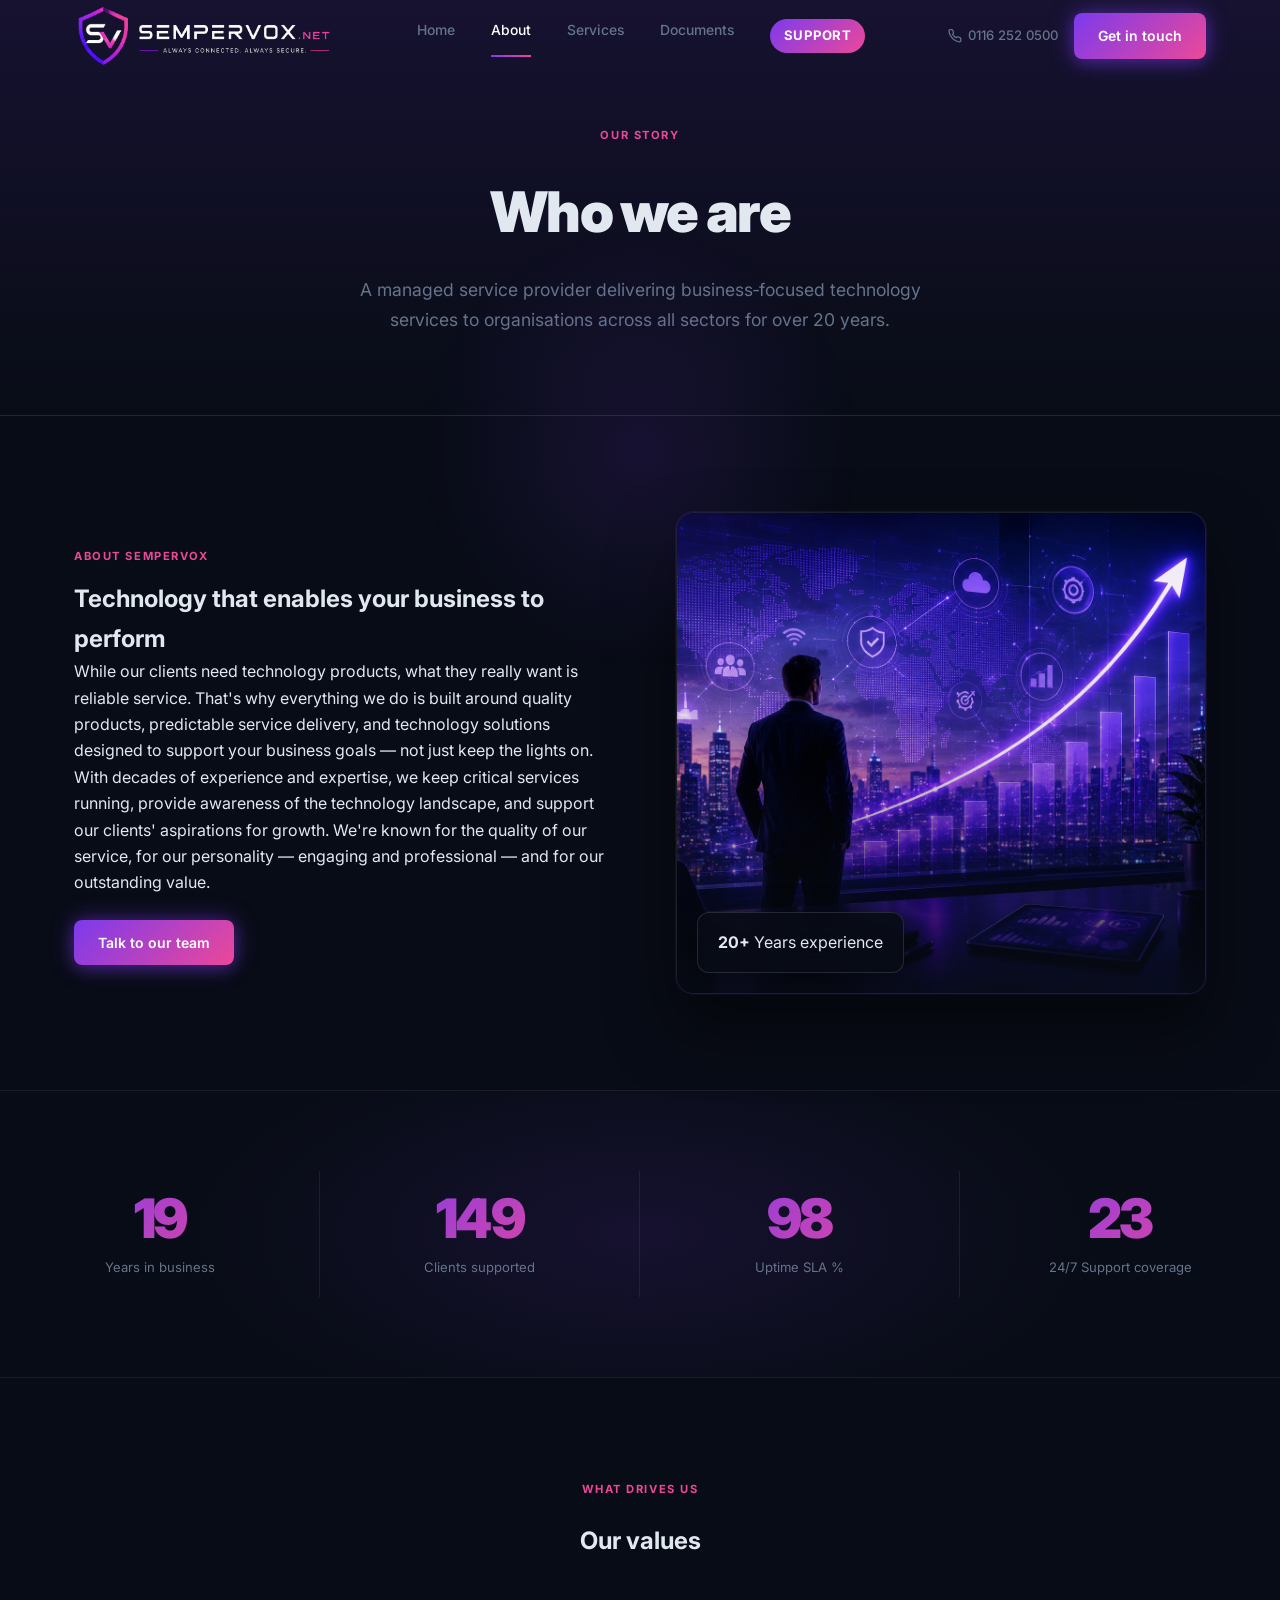
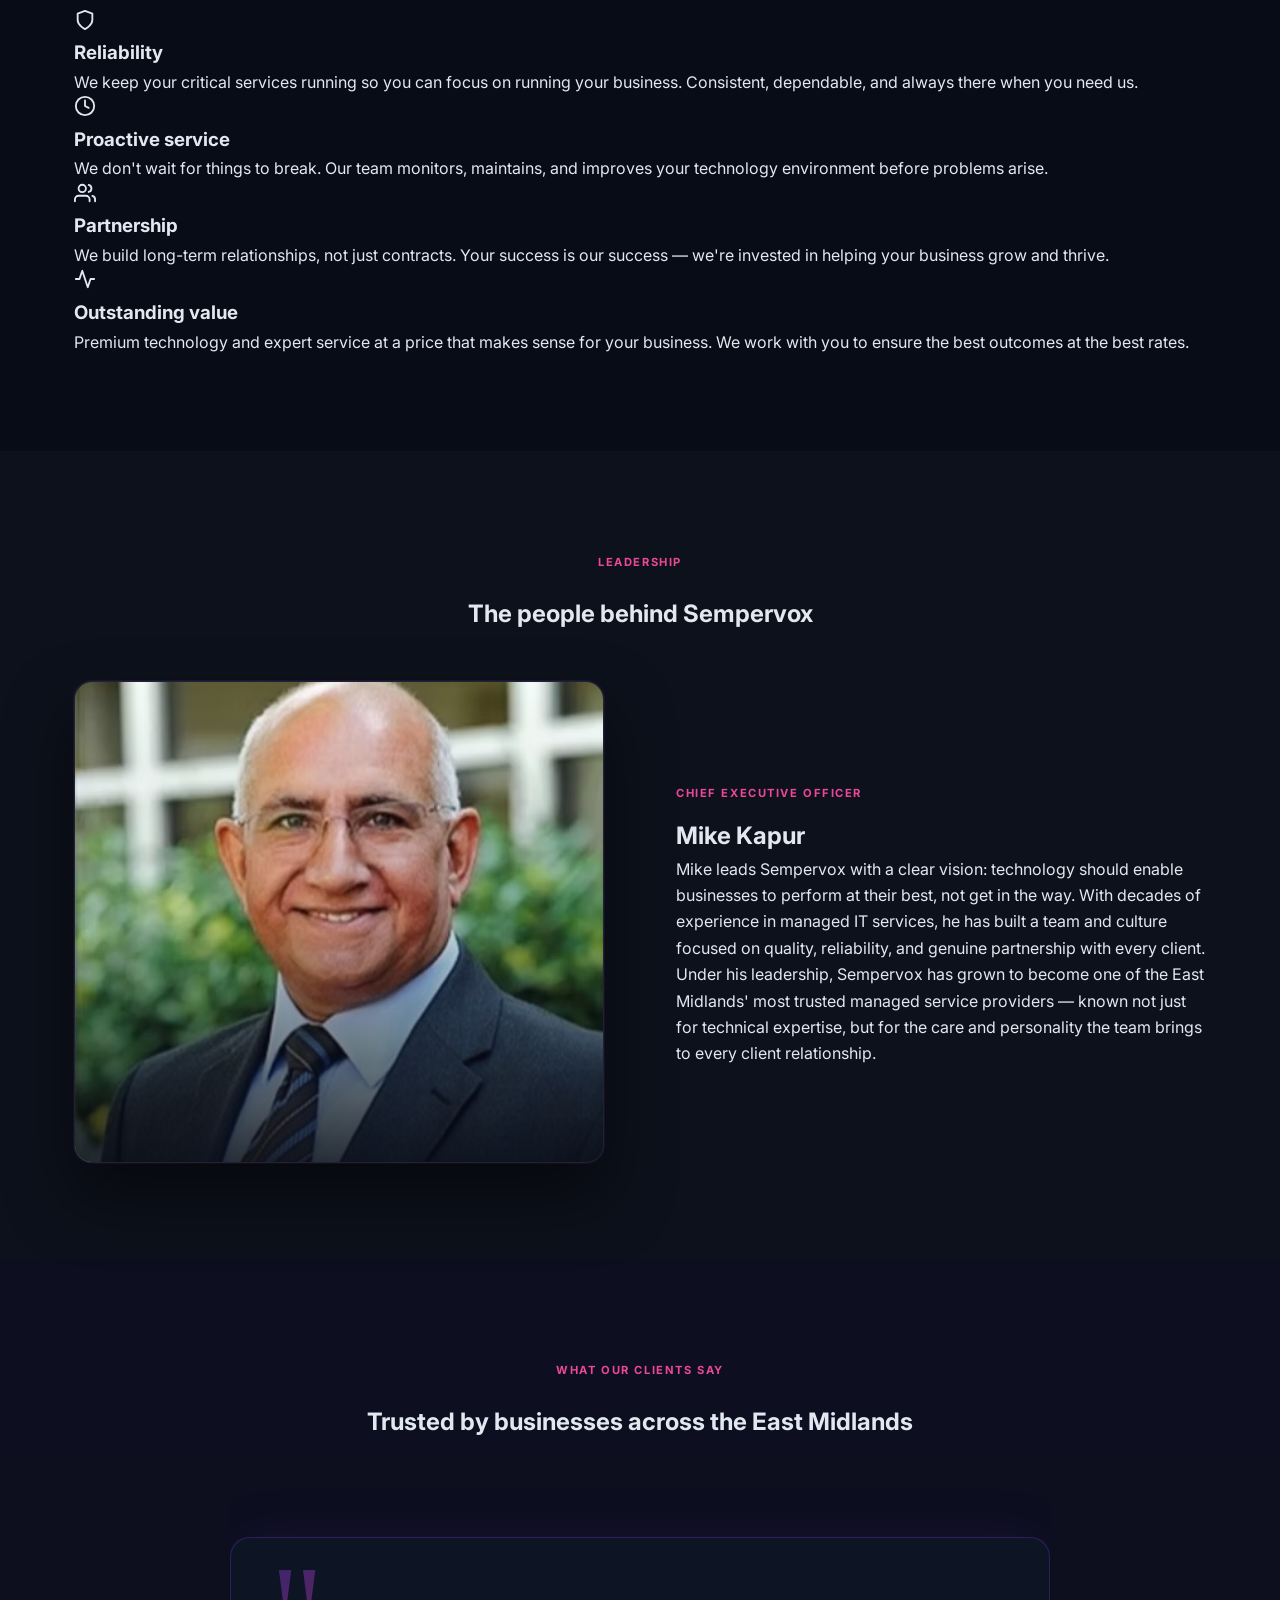
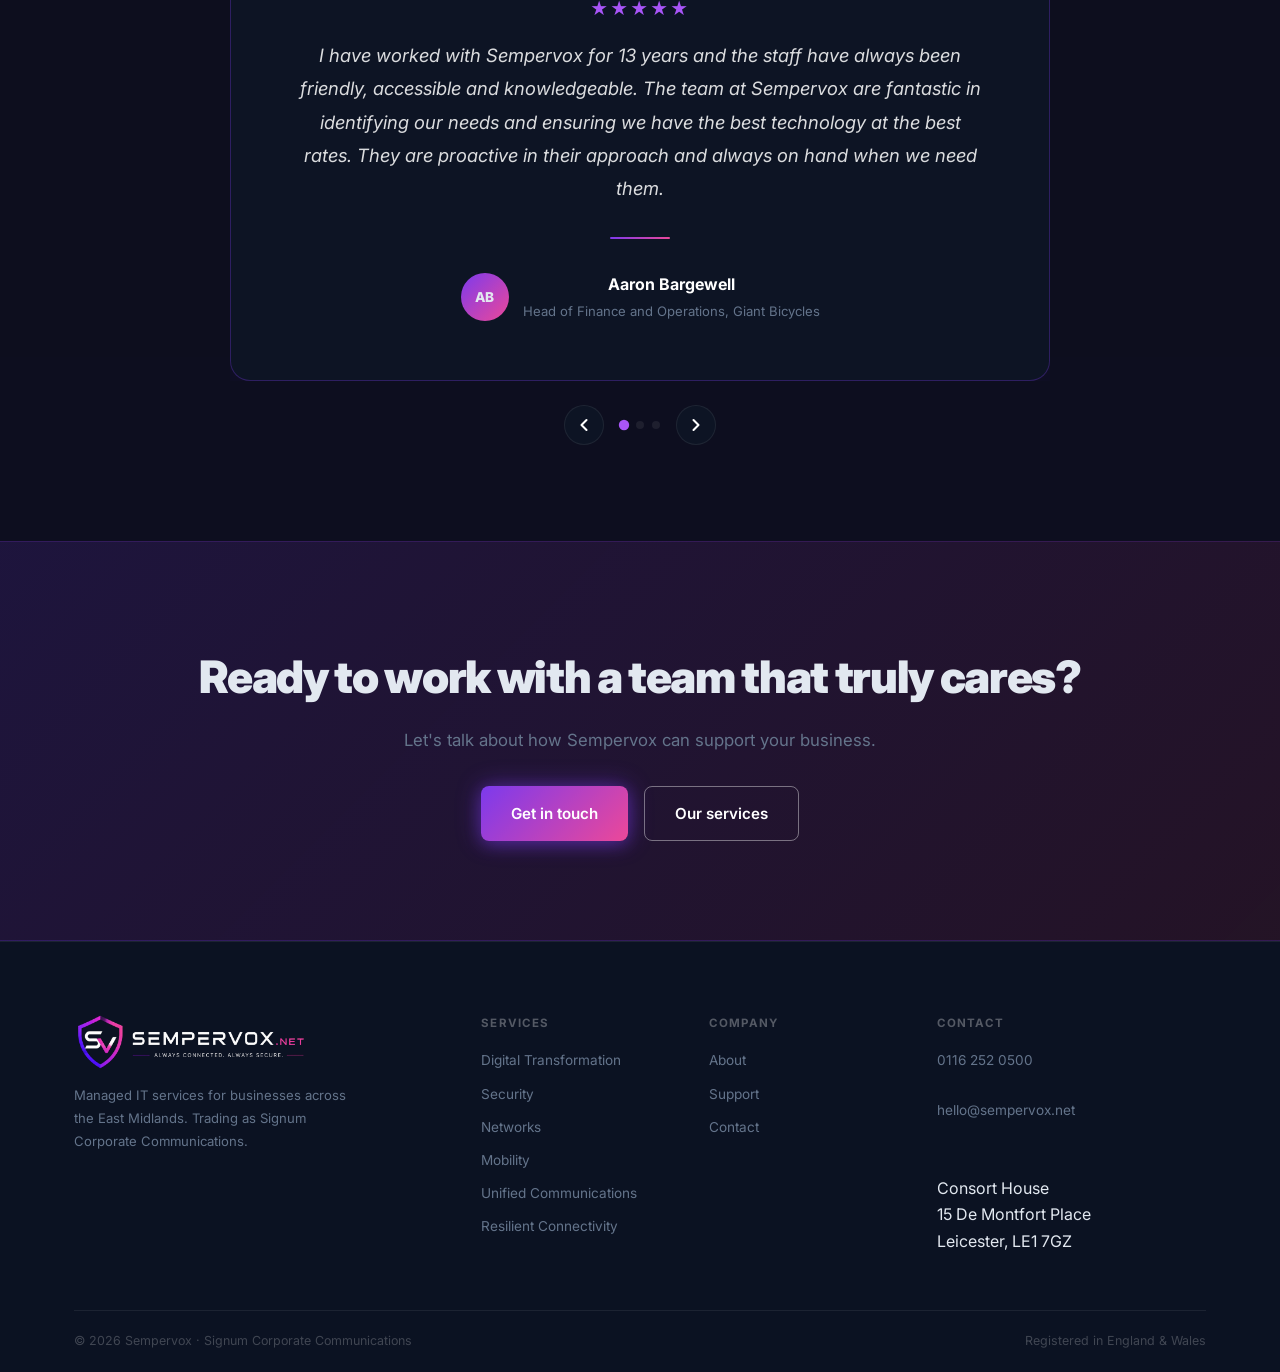
==== about.html @ 9879ea09 "Add pages, partner logos, typewriter effect, transparent nav, and service images - Added about, serv" ====
<!DOCTYPE html>
<html lang="en">
<head>
<meta charset="UTF-8"/>
<meta name="viewport" content="width=device-width,initial-scale=1.0"/>
<title>About Us — Sempervox · Managed IT Leicester</title>
<meta name="description" content="Learn about Sempervox — over 20 years delivering managed IT services to businesses across the East Midlands. Quality, reliability, and outstanding value."/>
<link rel="icon" href="assets/favicon.png"/>
<link rel="preconnect" href="https://fonts.googleapis.com"/>
<link rel="preconnect" href="https://fonts.gstatic.com" crossorigin/>
<link href="https://fonts.googleapis.com/css2?family=Inter:wght@400;500;600;700;800;900&display=swap" rel="stylesheet"/>
<link rel="stylesheet" href="style.css?v=4"/>
</head>
<body>
<a class="skip-link" href="#main">Skip to main content</a>

<!-- Cursor glow -->
<div class="cursor-glow" id="cursorGlow" aria-hidden="true"></div>

<!-- NAV -->
<header class="site-header">
  <div class="container nav">
    <a href="index.html" class="nav-logo">
      <img src="assets/logo.png" alt="Sempervox" class="nav-logo-img"/>
    </a>
    <nav class="nav-links" aria-label="Primary">
      <a href="index.html">Home</a>
      <a href="about.html" aria-current="page">About</a>
      <a href="services.html">Services</a>
      <a href="documents.html">Documents</a>
      <a href="https://sempsupport.powerappsportals.com/SignIn?ReturnUrl=%2F" target="_blank" rel="noopener" class="nav-support">Support</a>
    </nav>
    <div class="nav-right">
      <a class="nav-phone" href="tel:01162520500">
        <svg width="14" height="14" viewBox="0 0 24 24" fill="none" stroke="currentColor" stroke-width="2.2" stroke-linecap="round" stroke-linejoin="round"><path d="M22 16.92v3a2 2 0 0 1-2.18 2 19.79 19.79 0 0 1-8.63-3.07A19.5 19.5 0 0 1 4.69 12 19.79 19.79 0 0 1 1.61 3.4 2 2 0 0 1 3.61 1.22h3a2 2 0 0 1 2 1.72 12.84 12.84 0 0 0 .7 2.81 2 2 0 0 1-.45 2.11L7.91 8.91a16 16 0 0 0 6 6l.86-.86a2 2 0 0 1 2.11-.45 12.84 12.84 0 0 0 2.81.7A2 2 0 0 1 21.5 16.18v-.26z"/></svg>
        0116 252 0500
      </a>
      <a class="btn btn--glow" href="contact.html">Get in touch</a>
    </div>
    <button class="nav-burger" aria-label="Open navigation" aria-expanded="false" aria-controls="mobile-nav">
      <span></span><span></span><span></span>
    </button>
  </div>
  <div class="mobile-nav" id="mobile-nav" aria-hidden="true">
    <nav aria-label="Mobile navigation">
      <a href="index.html">Home</a>
      <a href="about.html" aria-current="page">About</a>
      <a href="services.html">Services</a>
      <a href="documents.html">Documents</a>
      <a href="https://sempsupport.powerappsportals.com/SignIn?ReturnUrl=%2F" target="_blank" rel="noopener" class="nav-support">Support</a>
    </nav>
    <div class="mobile-nav-actions">
      <a class="btn btn--outline-white" href="tel:01162520500">0116 252 0500</a>
      <a class="btn" href="contact.html">Get in touch</a>
    </div>
  </div>
</header>

<main id="main">

  <!-- PAGE HERO -->
  <section class="page-hero">
    <div class="container">
      <span class="label fade-up">Our Story</span>
      <h1 class="fade-up" style="--delay:.1s">Who we are</h1>
      <p class="page-hero-sub fade-up" style="--delay:.2s">A managed service provider delivering business‑focused technology services to organisations across all sectors for over 20 years.</p>
    </div>
  </section>

  <!-- WHO WE ARE -->
  <section class="section">
    <div class="container intro-split">
      <div class="intro-text fade-up">
        <span class="label">About Sempervox</span>
        <h2>Technology that enables your business to perform</h2>
        <p>While our clients need technology products, what they really want is reliable service. That's why everything we do is built around quality products, predictable service delivery, and technology solutions designed to support your business goals — not just keep the lights on.</p>
        <p>With decades of experience and expertise, we keep critical services running, provide awareness of the technology landscape, and support our clients' aspirations for growth. We're known for the quality of our service, for our personality — engaging and professional — and for our outstanding value.</p>
        <a href="contact.html" class="btn btn--glow" style="margin-top:1.5rem">Talk to our team</a>
      </div>
      <div class="intro-img-wrap fade-up" style="--delay:.2s">
        <img src="assets/about.png"
             alt="Sempervox team working together" class="intro-img" loading="lazy"/>
        <div class="intro-img-badge">
          <strong>20+</strong>
          <span>Years experience</span>
        </div>
      </div>
    </div>
  </section>

  <!-- STATS -->
  <div class="stats-band">
    <div class="stats-v2">
      <div class="stat-v2">
        <div class="stat-v2-num" data-count="20">0</div>
        <div class="stat-v2-label">Years in business</div>
      </div>
      <div class="stat-v2">
        <div class="stat-v2-num" data-count="150">0</div>
        <div class="stat-v2-label">Clients supported</div>
      </div>
      <div class="stat-v2">
        <div class="stat-v2-num" data-count="99">0</div>
        <div class="stat-v2-label">Uptime SLA %</div>
      </div>
      <div class="stat-v2">
        <div class="stat-v2-num" data-count="24">0</div>
        <div class="stat-v2-label">24/7 Support coverage</div>
      </div>
    </div>
  </div>

  <!-- VALUES -->
  <section class="section">
    <div class="container">
      <div class="section-header fade-up">
        <span class="label">What drives us</span>
        <h2>Our values</h2>
      </div>
      <div class="services-grid" style="margin-top:3rem">
        <div class="service-card fade-up">
          <div class="service-icon">
            <svg width="22" height="22" viewBox="0 0 24 24" fill="none" stroke="currentColor" stroke-width="2" stroke-linecap="round" stroke-linejoin="round"><path d="M12 22s8-4 8-10V5l-8-3-8 3v7c0 6 8 10 8 10z"/></svg>
          </div>
          <h3>Reliability</h3>
          <p>We keep your critical services running so you can focus on running your business. Consistent, dependable, and always there when you need us.</p>
        </div>
        <div class="service-card fade-up" style="--delay:.1s">
          <div class="service-icon">
            <svg width="22" height="22" viewBox="0 0 24 24" fill="none" stroke="currentColor" stroke-width="2" stroke-linecap="round" stroke-linejoin="round"><circle cx="12" cy="12" r="10"/><polyline points="12 6 12 12 16 14"/></svg>
          </div>
          <h3>Proactive service</h3>
          <p>We don't wait for things to break. Our team monitors, maintains, and improves your technology environment before problems arise.</p>
        </div>
        <div class="service-card fade-up" style="--delay:.2s">
          <div class="service-icon">
            <svg width="22" height="22" viewBox="0 0 24 24" fill="none" stroke="currentColor" stroke-width="2" stroke-linecap="round" stroke-linejoin="round"><path d="M17 21v-2a4 4 0 0 0-4-4H5a4 4 0 0 0-4 4v2"/><circle cx="9" cy="7" r="4"/><path d="M23 21v-2a4 4 0 0 0-3-3.87"/><path d="M16 3.13a4 4 0 0 1 0 7.75"/></svg>
          </div>
          <h3>Partnership</h3>
          <p>We build long-term relationships, not just contracts. Your success is our success — we're invested in helping your business grow and thrive.</p>
        </div>
        <div class="service-card fade-up" style="--delay:.3s">
          <div class="service-icon">
            <svg width="22" height="22" viewBox="0 0 24 24" fill="none" stroke="currentColor" stroke-width="2" stroke-linecap="round" stroke-linejoin="round"><polyline points="22 12 18 12 15 21 9 3 6 12 2 12"/></svg>
          </div>
          <h3>Outstanding value</h3>
          <p>Premium technology and expert service at a price that makes sense for your business. We work with you to ensure the best outcomes at the best rates.</p>
        </div>
      </div>
    </div>
  </section>

  <!-- LEADERSHIP -->
  <section class="section" style="background: rgba(255,255,255,.02)">
    <div class="container">
      <div class="section-header fade-up">
        <span class="label">Leadership</span>
        <h2>The people behind Sempervox</h2>
      </div>
      <div class="intro-split" style="margin-top:3rem">
        <div class="intro-img-wrap fade-up">
          <img src="assets/mike.png"
               alt="Mike Kapur, CEO of Sempervox" class="intro-img" loading="lazy"/>
        </div>
        <div class="intro-text fade-up" style="--delay:.15s">
          <span class="label">Chief Executive Officer</span>
          <h2>Mike Kapur</h2>
          <p>Mike leads Sempervox with a clear vision: technology should enable businesses to perform at their best, not get in the way. With decades of experience in managed IT services, he has built a team and culture focused on quality, reliability, and genuine partnership with every client.</p>
          <p>Under his leadership, Sempervox has grown to become one of the East Midlands' most trusted managed service providers — known not just for technical expertise, but for the care and personality the team brings to every client relationship.</p>
        </div>
      </div>
    </div>
  </section>

  <!-- TESTIMONIAL CAROUSEL -->
  <section class="section about-testimonial-section">
    <div class="container">
      <div class="section-header fade-up">
        <span class="label">What our clients say</span>
        <h2>Trusted by businesses across the East Midlands</h2>
      </div>
      <div class="testimonial-carousel fade-up" style="--delay:.15s">
        <div class="testimonial-track" id="testimonialTrack">

          <div class="about-testimonial">
            <div class="about-testimonial-quote-mark">"</div>
            <div class="testimonial-stars" aria-label="5 stars">★★★★★</div>
            <blockquote>I have worked with Sempervox for 13 years and the staff have always been friendly, accessible and knowledgeable. The team at Sempervox are fantastic in identifying our needs and ensuring we have the best technology at the best rates. They are proactive in their approach and always on hand when we need them.</blockquote>
            <div class="about-testimonial-divider"></div>
            <div class="about-testimonial-author">
              <div class="about-testimonial-avatar">AB</div>
              <div>
                <strong>Aaron Bargewell</strong>
                <span>Head of Finance and Operations, Giant Bicycles</span>
              </div>
            </div>
          </div>

          <div class="about-testimonial">
            <div class="about-testimonial-quote-mark">"</div>
            <div class="testimonial-stars" aria-label="5 stars">★★★★★</div>
            <blockquote>Sempervox have been an integral part of our IT infrastructure for years. Their proactive approach means issues are resolved before we even notice them. Genuinely one of the best decisions we've made as a business.</blockquote>
            <div class="about-testimonial-divider"></div>
            <div class="about-testimonial-author">
              <div class="about-testimonial-avatar">JM</div>
              <div>
                <strong>James Mitchell</strong>
                <span>Operations Director, East Midlands Manufacturing</span>
              </div>
            </div>
          </div>

          <div class="about-testimonial">
            <div class="about-testimonial-quote-mark">"</div>
            <div class="testimonial-stars" aria-label="5 stars">★★★★★</div>
            <blockquote>The team at Sempervox are professional, responsive, and genuinely care about our business. Switching to them was one of the best decisions we've made — our IT just works, and that's exactly what we need.</blockquote>
            <div class="about-testimonial-divider"></div>
            <div class="about-testimonial-author">
              <div class="about-testimonial-avatar">SL</div>
              <div>
                <strong>Sarah Lewis</strong>
                <span>Managing Director, Leicester Legal Group</span>
              </div>
            </div>
          </div>

        </div>

        <div class="carousel-controls">
          <button class="carousel-btn" id="carouselPrev" aria-label="Previous testimonial">
            <svg width="20" height="20" viewBox="0 0 24 24" fill="none" stroke="currentColor" stroke-width="2.5" stroke-linecap="round" stroke-linejoin="round"><polyline points="15 18 9 12 15 6"/></svg>
          </button>
          <div class="carousel-dots" id="carouselDots"></div>
          <button class="carousel-btn" id="carouselNext" aria-label="Next testimonial">
            <svg width="20" height="20" viewBox="0 0 24 24" fill="none" stroke="currentColor" stroke-width="2.5" stroke-linecap="round" stroke-linejoin="round"><polyline points="9 18 15 12 9 6"/></svg>
          </button>
        </div>
      </div>
    </div>
  </section>

  <!-- CTA -->
  <section class="cta-section">
    <div class="cta-bg" aria-hidden="true"></div>
    <div class="container cta-inner fade-up">
      <h2>Ready to work with a team that truly cares?</h2>
      <p>Let's talk about how Sempervox can support your business.</p>
      <div class="cta-actions">
        <a href="contact.html" class="btn btn--glow btn--lg">Get in touch</a>
        <a href="services.html" class="btn btn--outline-white btn--lg">Our services</a>
      </div>
    </div>
  </section>

</main>

<footer class="site-footer">
  <div class="container">
    <div class="footer-grid">
      <div>
        <div class="footer-logo">
          <img src="assets/logo.png" alt="Sempervox" class="footer-logo-img"/>
        </div>
        <p class="footer-tagline">Managed IT services for businesses across the East Midlands. Trading as Signum Corporate Communications.</p>
      </div>
      <div class="footer-col">
        <h4>Services</h4>
        <ul>
          <li><a href="services.html">Digital Transformation</a></li>
          <li><a href="services.html">Security</a></li>
          <li><a href="services.html">Networks</a></li>
          <li><a href="services.html">Mobility</a></li>
          <li><a href="services.html">Unified Communications</a></li>
          <li><a href="services.html">Resilient Connectivity</a></li>
        </ul>
      </div>
      <div class="footer-col">
        <h4>Company</h4>
        <ul>
          <li><a href="about.html">About</a></li>
          <li><a href="https://sempsupport.powerappsportals.com/SignIn?ReturnUrl=%2F" target="_blank" rel="noopener" class="nav-support">Support</a></li>
          <li><a href="contact.html">Contact</a></li>
        </ul>
      </div>
      <div class="footer-col">
        <h4>Contact</h4>
        <address>
          <a href="tel:01162520500">0116 252 0500</a><br>
          <a href="mailto:hello@sempervox.net">hello@sempervox.net</a><br><br>
          Consort House<br>15 De Montfort Place<br>Leicester, LE1 7GZ
        </address>
      </div>
    </div>
    <div class="footer-bottom">
      <span>© 2026 Sempervox · Signum Corporate Communications</span>
      <span>Registered in England &amp; Wales</span>
    </div>
  </div>
</footer>

<script src="main.js"></script>
<script>
(function() {
  var slides = document.querySelectorAll('.testimonial-track .about-testimonial');
  var dotsContainer = document.getElementById('carouselDots');
  var current = 0;

  slides.forEach(function(_, i) {
    var dot = document.createElement('button');
    dot.className = 'carousel-dot' + (i === 0 ? ' active' : '');
    dot.setAttribute('aria-label', 'Go to testimonial ' + (i + 1));
    dot.addEventListener('click', function() { goTo(i); });
    dotsContainer.appendChild(dot);
  });

  function goTo(n) {
    slides[current].classList.remove('active');
    dotsContainer.children[current].classList.remove('active');
    current = (n + slides.length) % slides.length;
    slides[current].classList.add('active');
    dotsContainer.children[current].classList.add('active');
  }

  slides[0].classList.add('active');
  document.getElementById('carouselPrev').addEventListener('click', function() { goTo(current - 1); });
  document.getElementById('carouselNext').addEventListener('click', function() { goTo(current + 1); });

  // Auto-advance every 6s
  setInterval(function() { goTo(current + 1); }, 6000);
})();
</script>
</body>
</html>
---- style.css ----
/* ── Variables ──────────────────────────────────────────── */
:root {
  --background:  #080C16;
  --surface:     #0D1424;
  --surface-alt: #0A1020;
  --navy:        #0B1222;
  --primary:     #7C3AED;
  --secondary:   #EC4899;
  --gradient:    linear-gradient(135deg, #7C3AED 0%, #EC4899 100%);
  --text:        #E2E8F0;
  --muted:       #64748B;
  --border:      rgba(255,255,255,.07);
  --radius:      14px;
  --header-h:    72px;
}

/* ── Reset ──────────────────────────────────────────────── */
*, *::before, *::after { box-sizing: border-box; margin: 0; padding: 0; }
html { scroll-behavior: smooth; -webkit-text-size-adjust: 100%; }
body {
  font-family: 'Inter', system-ui, -apple-system, sans-serif;
  background: var(--background);
  color: var(--text);
  font-size: 1rem;
  line-height: 1.65;
  -webkit-font-smoothing: antialiased;
  overflow-x: hidden;
}
img { display: block; max-width: 100%; height: auto; }
a { color: inherit; text-decoration: none; }
address { font-style: normal; }
ul { list-style: none; }

/* ── Skip link ──────────────────────────────────────────── */
.skip-link {
  position: absolute; top: -100%; left: 16px;
  background: var(--primary); color: #fff;
  padding: 8px 16px; border-radius: 0 0 8px 8px;
  font-size: .85rem; font-weight: 600; z-index: 9999;
}
.skip-link:focus { top: 0; }

/* ── Cursor glow ────────────────────────────────────────── */
.cursor-glow {
  position: fixed;
  width: 480px; height: 480px;
  border-radius: 50%;
  background: radial-gradient(circle, rgba(124,58,237,.13) 0%, transparent 65%);
  pointer-events: none;
  top: 0; left: 0;
  transform: translate(-50%, -50%);
  z-index: 9998;
  will-change: transform;
  transition: opacity .3s;
}

/* ── Container ──────────────────────────────────────────── */
.container {
  width: min(1180px, 100%);
  margin-inline: auto;
  padding-inline: 24px;
}

/* ── Sections ───────────────────────────────────────────── */
.section { padding: 96px 0; }
.section--alt { background: var(--surface-alt); }
.section--navy { background: var(--navy); }

/* ── Labels ─────────────────────────────────────────────── */
.label {
  display: inline-block;
  font-size: .7rem;
  font-weight: 700;
  letter-spacing: .14em;
  text-transform: uppercase;
  color: var(--secondary);
  margin-bottom: 14px;
}

/* ── Section headings ───────────────────────────────────── */
.section-title {
  font-size: clamp(1.6rem, 3vw, 2.2rem);
  font-weight: 800;
  color: #fff;
  line-height: 1.2;
  letter-spacing: -.025em;
  margin-bottom: 16px;
}
.section-lead {
  font-size: 1.05rem;
  color: var(--muted);
  max-width: 600px;
  margin-bottom: 56px;
  line-height: 1.7;
}

/* ── Scroll fade-in ─────────────────────────────────────── */
.fade-up {
  opacity: 0;
  transform: translateY(28px);
  transition: opacity .65s ease, transform .65s ease;
  transition-delay: var(--delay, 0s);
}
.fade-up.visible { opacity: 1; transform: translateY(0); }

/* ── Buttons ────────────────────────────────────────────── */
.btn {
  display: inline-flex;
  align-items: center;
  gap: 8px;
  padding: 11px 24px;
  background: var(--gradient);
  color: #fff;
  font-size: .875rem;
  font-weight: 600;
  border-radius: 8px;
  border: none;
  cursor: pointer;
  transition: opacity .18s, transform .18s, box-shadow .18s;
  white-space: nowrap;
}
.btn:hover { opacity: .88; transform: translateY(-2px); }
.btn--lg { padding: 14px 30px; font-size: .95rem; }
.btn--glow {
  box-shadow: 0 0 24px rgba(124,58,237,.45), 0 4px 16px rgba(124,58,237,.3);
}
.btn--glow:hover {
  box-shadow: 0 0 40px rgba(124,58,237,.7), 0 8px 24px rgba(124,58,237,.4);
  opacity: 1;
}
.btn--outline {
  background: transparent;
  border: 1.5px solid rgba(255,255,255,.2);
  color: var(--text);
}
.btn--outline:hover { border-color: rgba(255,255,255,.45); opacity: 1; }
.btn--outline-white {
  background: transparent;
  border: 1.5px solid rgba(255,255,255,.4);
  color: #fff;
}
.btn--outline-white:hover { background: rgba(255,255,255,.1); opacity: 1; }
.btn--white { background: #fff; color: #080C16; font-weight: 700; }
.btn--white:hover { opacity: .92; }

/* ======================================================
   NAVIGATION
   ====================================================== */
.site-header {
  position: fixed;
  top: 0;
  left: 0;
  right: 0;
  z-index: 100;
  background: transparent;
  border-bottom: none;
  backdrop-filter: none;
  -webkit-backdrop-filter: none;
  transition: background .3s, backdrop-filter .3s, border-color .3s;
}
.site-header.scrolled {
  background: rgba(8,12,22,.92);
  border-bottom: 1px solid var(--border);
  backdrop-filter: blur(20px);
  -webkit-backdrop-filter: blur(20px);
}
.nav {
  display: grid;
  grid-template-columns: auto 1fr auto;
  align-items: center;
  height: var(--header-h);
  gap: 24px;
}
.nav-logo {
  display: flex;
  align-items: center;
  width: 260px;
  flex-shrink: 0;
}
.nav-logo-img {
  width: 100%;
  height: auto;
  display: block;
}
.nav-logo-mark {
  display: flex;
  align-items: center;
  justify-content: center;
  width: 32px; height: 32px;
  background: var(--gradient);
  border-radius: 8px;
  flex-shrink: 0;
  box-shadow: 0 0 18px rgba(124,58,237,.55);
  animation: logoPulse 3s ease-in-out infinite;
}
@keyframes logoPulse {
  0%, 100% { box-shadow: 0 0 18px rgba(124,58,237,.55); }
  50%       { box-shadow: 0 0 32px rgba(124,58,237,.8), 0 0 8px rgba(236,72,153,.4); }
}
.nav-links { display: flex; justify-content: center; gap: 36px; }
.nav-links a {
  font-size: .87rem;
  font-weight: 500;
  color: var(--muted);
  transition: color .15s;
  position: relative;
}
.nav-links a::after {
  content: '';
  position: absolute;
  bottom: -4px; left: 0;
  width: 0; height: 1.5px;
  background: var(--gradient);
  transition: width .22s;
}
.nav-links a:hover, .nav-links a[aria-current="page"] { color: #fff; }
.nav-links a.nav-support {
  background: var(--gradient);
  color: #fff;
  padding: 6px 14px;
  border-radius: 20px;
  font-weight: 700;
  font-size: .82rem;
  letter-spacing: .02em;
  text-transform: uppercase;
  transition: opacity .2s, transform .2s;
}
.nav-links a.nav-support:hover { opacity: .85; transform: translateY(-1px); }
.nav-links a.nav-support::after { display: none; }
.nav-links a:hover::after, .nav-links a[aria-current="page"]::after { width: 100%; }
.nav-right { display: flex; align-items: center; gap: 16px; }
.nav-phone {
  display: flex;
  align-items: center;
  gap: 6px;
  font-size: .82rem;
  font-weight: 500;
  color: var(--muted);
  transition: color .15s;
}
.nav-phone:hover { color: #fff; }
.nav-burger {
  display: none;
  flex-direction: column;
  justify-content: center;
  align-items: center;
  gap: 5px;
  width: 40px; height: 40px;
  background: rgba(255,255,255,.06);
  border: 1px solid var(--border);
  border-radius: 8px;
  cursor: pointer;
}
.nav-burger span {
  display: block;
  width: 18px; height: 1.5px;
  background: var(--text);
  border-radius: 2px;
}
.mobile-nav {
  display: none;
  background: var(--surface);
  border-top: 1px solid var(--border);
  padding: 20px 0;
}
.mobile-nav.is-open { display: block; }
.mobile-nav nav { display: flex; flex-direction: column; padding: 0 24px; gap: 4px; }
.mobile-nav nav a {
  display: block;
  padding: 10px 0;
  font-size: .95rem;
  font-weight: 500;
  color: var(--muted);
  border-bottom: 1px solid var(--border);
  transition: color .15s;
}
.mobile-nav nav a:last-child { border-bottom: none; }
.mobile-nav nav a:hover, .mobile-nav nav a[aria-current="page"] { color: #fff; }
.mobile-nav-actions { display: flex; gap: 10px; padding: 16px 24px 4px; }
.mobile-nav-actions .btn { flex: 1; justify-content: center; }

/* ======================================================
   HERO
   ====================================================== */
.hero {
  position: relative;
  overflow: hidden;
  min-height: 100vh;
  display: flex;
  flex-direction: column;
  justify-content: center;
  text-align: center;
}

/* Parallax background image */
.hero-bg {
  position: absolute;
  inset: -20%;
  background-image: url('assets/herobackground.png');
  background-size: cover;
  background-position: center;
  will-change: transform;
}
.hero-bg::after {
  content: '';
  position: absolute;
  inset: 0;
  background: linear-gradient(
    to bottom,
    rgba(8,12,22,.55) 0%,
    rgba(8,12,22,.25) 40%,
    rgba(8,12,22,.85) 100%
  );
}

/* Particle canvas */
.hero-canvas {
  position: absolute;
  inset: 0;
  width: 100%;
  height: 100%;
  pointer-events: none;
  z-index: 2;
}

/* Orbs */
.hero-orb {
  position: absolute;
  border-radius: 50%;
  filter: blur(80px);
  pointer-events: none;
  z-index: 1;
}
.hero-orb--1 {
  width: 700px; height: 700px;
  background: rgba(124,58,237,.22);
  top: -200px; left: -150px;
  animation: orbFloat1 14s ease-in-out infinite;
}
.hero-orb--2 {
  width: 600px; height: 600px;
  background: rgba(236,72,153,.16);
  top: -100px; right: -180px;
  animation: orbFloat2 18s ease-in-out infinite;
}
@keyframes orbFloat1 {
  0%, 100% { transform: translate(0, 0); }
  33%       { transform: translate(50px, -70px); }
  66%       { transform: translate(-30px, 40px); }
}
@keyframes orbFloat2 {
  0%, 100% { transform: translate(0, 0); }
  33%       { transform: translate(-60px, 50px); }
  66%       { transform: translate(40px, -30px); }
}

/* Dot grid */
.hero-grid {
  position: absolute;
  inset: 0;
  background-image: radial-gradient(circle, rgba(255,255,255,.05) 1px, transparent 1px);
  background-size: 36px 36px;
  pointer-events: none;
  z-index: 2;
  mask-image: radial-gradient(ellipse 80% 80% at 50% 50%, #000 40%, transparent 100%);
  -webkit-mask-image: radial-gradient(ellipse 80% 80% at 50% 50%, #000 40%, transparent 100%);
}

/* Light beams */
.hero-beam {
  position: absolute;
  top: 0;
  width: 1px;
  height: 180px;
  background: linear-gradient(to bottom, transparent, rgba(124,58,237,.7), rgba(236,72,153,.4), transparent);
  filter: blur(1px);
  pointer-events: none;
  z-index: 3;
  opacity: 0;
}
.hero-beam:nth-child(6)  { left: 18%; animation: beamFall 5s linear 0s infinite; }
.hero-beam:nth-child(7)  { left: 38%; animation: beamFall 7s linear 1.8s infinite; }
.hero-beam:nth-child(8)  { left: 62%; animation: beamFall 6s linear 3.4s infinite; }
.hero-beam:nth-child(9)  { left: 82%; animation: beamFall 8s linear 0.9s infinite; }
@keyframes beamFall {
  0%   { top: -200px; opacity: 0; }
  8%   { opacity: 1; }
  92%  { opacity: .8; }
  100% { top: 110%; opacity: 0; }
}

/* Hero content */
.hero-inner {
  position: relative;
  z-index: 10;
  max-width: 760px;
  margin: 0 auto;
  padding-bottom: 96px;
}
.hero-inner--right {
  max-width: 100%;
  margin-left: auto;
  margin-right: 0;
  width: 52%;
  text-align: left;
  padding: 80px 0;
}
.hero-inner--right .hero-actions { justify-content: flex-start; }
@media (max-width: 860px) {
  .hero-inner--right { width: 100%; text-align: center; margin: 0 auto; padding: 60px 0; }
  .hero-inner--right .hero-actions { justify-content: center; }
}

/* Hero entrance animations (CSS keyframes — no JS needed) */
@keyframes heroFadeUp {
  from { opacity: 0; transform: translateY(24px); }
  to   { opacity: 1; transform: translateY(0); }
}
.hero-anim-1 { animation: heroFadeUp .65s ease .05s both; }
.hero-anim-2 { animation: heroFadeUp .65s ease .2s both; }
.hero-anim-3 { animation: heroFadeUp .65s ease .35s both; }
.hero-anim-4 { animation: heroFadeUp .65s ease .5s both; }
.hero-anim-5 { animation: heroFadeUp .65s ease .7s both; }

.hero h1 {
  font-size: clamp(2.6rem, 6.5vw, 4.8rem);
  font-weight: 900;
  line-height: 1.05;
  letter-spacing: -.045em;
  color: #fff;
  margin: 14px 0 24px;
}
.hero-accent {
  background: var(--gradient);
  -webkit-background-clip: text;
  -webkit-text-fill-color: transparent;
  background-clip: text;
}
.typing-cursor {
  display: inline-block;
  width: 3px;
  height: .85em;
  background: var(--gradient);
  border-radius: 2px;
  vertical-align: middle;
  margin-left: 4px;
  animation: blink .75s step-end infinite;
}
@keyframes blink {
  0%, 100% { opacity: 1; }
  50%       { opacity: 0; }
}
.hero-sub {
  font-size: 1.12rem;
  color: var(--muted);
  max-width: 540px;
  margin: 0 auto 40px;
  line-height: 1.72;
}
.hero-actions {
  display: flex;
  gap: 14px;
  justify-content: center;
  flex-wrap: wrap;
  margin-bottom: 64px;
}

/* Scroll indicator */
.hero-scroll { display: flex; justify-content: center; }
.hero-scroll span {
  display: block;
  width: 24px; height: 38px;
  border: 2px solid rgba(255,255,255,.2);
  border-radius: 12px;
  position: relative;
}
.hero-scroll span::before {
  content: '';
  position: absolute;
  top: 5px; left: 50%;
  transform: translateX(-50%);
  width: 4px; height: 8px;
  background: rgba(255,255,255,.45);
  border-radius: 2px;
  animation: scrollBob 2s ease-in-out infinite;
}
@keyframes scrollBob {
  0%, 100% { opacity: 1; transform: translateX(-50%) translateY(0); }
  50%       { opacity: .3; transform: translateX(-50%) translateY(8px); }
}

/* Trust strip */
.trust-strip {
  position: absolute;
  bottom: 0;
  left: 0;
  right: 0;
  z-index: 10;
  background: rgba(8,12,22,.6);
  border-top: 1px solid rgba(124,58,237,.2);
  backdrop-filter: blur(16px);
  padding: 24px 0;
}
.trust-strip-inner {
  display: flex;
  align-items: center;
  gap: 20px;
  flex-wrap: wrap;
}
.trust-strip-label {
  font-size: .68rem;
  font-weight: 700;
  letter-spacing: .12em;
  text-transform: uppercase;
  color: rgba(255,255,255,.35);
  white-space: nowrap;
  padding-right: 8px;
  border-right: 1px solid rgba(255,255,255,.1);
}
.trust-strip-logos {
  display: flex;
  align-items: center;
  justify-content: space-between;
  flex: 1;
  gap: 8px;
}
.trust-badge {
  display: flex;
  align-items: center;
  justify-content: center;
  flex: 1;
  transition: opacity .2s;
  opacity: .7;
}
.trust-badge:hover { opacity: 1; }
.trust-badge img {
  height: 40px;
  width: auto;
  max-width: 130px;
  object-fit: contain;
  filter: grayscale(1) brightness(2);
  transition: filter .2s;
}
.trust-badge:hover img { filter: grayscale(0) brightness(1); }
.trust-badge span { display: none; }
.trust-strip-label {
  font-size: .68rem;
  font-weight: 700;
  letter-spacing: .12em;
  text-transform: uppercase;
  color: rgba(255,255,255,.22);
  white-space: nowrap;
}
.trust-strip-logos { display: flex; align-items: center; gap: 16px; flex-wrap: wrap; }
.trust-strip-logos span { font-size: .8rem; font-weight: 500; color: rgba(255,255,255,.32); }
.trust-sep { color: rgba(255,255,255,.12) !important; }

/* ======================================================
   INTRO / PROBLEM — with image
   ====================================================== */
.intro-split {
  display: grid;
  grid-template-columns: 1fr 1fr;
  gap: 72px;
  align-items: center;
}
.intro-left .section-title { margin-bottom: 20px; }
.intro-body {
  font-size: 1rem;
  color: var(--muted);
  line-height: 1.78;
  margin-bottom: 24px;
}

/* 2×2 problem grid */
.problem-grid {
  display: grid;
  grid-template-columns: 1fr 1fr;
  gap: 12px;
  margin-bottom: 32px;
}
.problem-item {
  display: flex;
  gap: 12px;
  align-items: flex-start;
  background: rgba(255,255,255,.03);
  border: 1px solid var(--border);
  border-radius: 10px;
  padding: 14px;
  transition: background .2s, border-color .2s;
}
.problem-item:hover {
  background: rgba(124,58,237,.07);
  border-color: rgba(124,58,237,.25);
}
.problem-icon {
  width: 32px; height: 32px;
  background: rgba(236,72,153,.1);
  border: 1px solid rgba(236,72,153,.2);
  border-radius: 8px;
  display: flex;
  align-items: center;
  justify-content: center;
  flex-shrink: 0;
}
.problem-item strong {
  display: block;
  color: #fff;
  font-size: .82rem;
  font-weight: 600;
  margin-bottom: 3px;
}
.problem-item p {
  font-size: .77rem;
  color: var(--muted);
  line-height: 1.5;
  margin: 0;
}

/* Intro image */
.intro-img-wrap {
  position: relative;
  border-radius: 18px;
  overflow: hidden;
  border: 1px solid rgba(255,255,255,.08);
  box-shadow: 0 32px 64px rgba(0,0,0,.5), 0 0 0 1px rgba(124,58,237,.15);
}
.intro-img {
  width: 100%;
  height: 480px;
  object-fit: cover;
  display: block;
  transition: transform .7s ease;
}
.intro-img-wrap:hover .intro-img { transform: scale(1.04); }
.intro-img-wrap::before {
  content: '';
  position: absolute;
  inset: 0;
  background: linear-gradient(to top, rgba(8,12,22,.85) 0%, rgba(8,12,22,.1) 50%, transparent 100%);
  z-index: 1;
  pointer-events: none;
}

/* Floating badge — bottom left */
.intro-img-badge {
  position: absolute;
  bottom: 20px; left: 20px;
  z-index: 2;
  background: rgba(8,12,22,.9);
  backdrop-filter: blur(16px);
  border: 1px solid rgba(255,255,255,.12);
  border-radius: 12px;
  padding: 16px 20px;
  box-shadow: 0 8px 32px rgba(0,0,0,.4);
}
.badge-num {
  font-size: 2rem;
  font-weight: 900;
  letter-spacing: -.04em;
  background: var(--gradient);
  -webkit-background-clip: text;
  -webkit-text-fill-color: transparent;
  background-clip: text;
  line-height: 1;
}
.badge-label {
  font-size: .72rem;
  color: var(--muted);
  margin-top: 4px;
  font-weight: 500;
}

/* Floating pill — top right */
.intro-img-pill {
  position: absolute;
  top: 18px; right: 18px;
  z-index: 2;
  display: flex;
  align-items: center;
  gap: 8px;
  background: rgba(8,12,22,.9);
  backdrop-filter: blur(16px);
  border: 1px solid rgba(255,255,255,.12);
  border-radius: 100px;
  padding: 8px 16px;
  font-size: .75rem;
  font-weight: 500;
  color: #fff;
  box-shadow: 0 4px 16px rgba(0,0,0,.3);
}
.pill-dot {
  width: 8px; height: 8px;
  border-radius: 50%;
  background: #22c55e;
  box-shadow: 0 0 8px rgba(34,197,94,.7);
  animation: pillPulse 2s ease infinite;
  flex-shrink: 0;
}
@keyframes pillPulse {
  0%, 100% { box-shadow: 0 0 6px rgba(34,197,94,.7); }
  50%       { box-shadow: 0 0 14px rgba(34,197,94,1), 0 0 24px rgba(34,197,94,.4); }
}

/* ======================================================
   SERVICES V2 — glassmorphism + gradient border
   ====================================================== */
.services-v2-grid {
  display: grid;
  grid-template-columns: repeat(3, 1fr);
  gap: 16px;
}
.service-v2-card {
  position: relative;
  background: rgba(255,255,255,.04);
  backdrop-filter: blur(12px);
  -webkit-backdrop-filter: blur(12px);
  border: 1px solid rgba(255,255,255,.08);
  border-radius: var(--radius);
  padding: 32px 26px 28px;
  overflow: hidden;
  transition: box-shadow .3s ease;
  transform-style: preserve-3d;
  will-change: transform;
}
/* gradient border mask */
.service-v2-card::before {
  content: '';
  position: absolute;
  inset: 0;
  border-radius: inherit;
  padding: 1px;
  background: var(--gradient);
  -webkit-mask: linear-gradient(#fff 0 0) content-box, linear-gradient(#fff 0 0);
  -webkit-mask-composite: xor;
  mask-composite: exclude;
  opacity: 0;
  transition: opacity .3s;
  pointer-events: none;
}
/* shimmer top */
.service-v2-card::after {
  content: '';
  position: absolute;
  inset: 0;
  background: radial-gradient(ellipse at 50% 0%, rgba(124,58,237,.14) 0%, transparent 60%);
  opacity: 0;
  transition: opacity .3s;
  pointer-events: none;
}
.service-v2-card:hover {
  box-shadow: 0 24px 56px rgba(0,0,0,.5), 0 0 0 1px rgba(124,58,237,.2), 0 4px 24px rgba(124,58,237,.15);
}
.service-v2-card:hover::before { opacity: 1; }
.service-v2-card:hover::after  { opacity: 1; }

.service-v2-num {
  position: absolute;
  top: 18px; right: 22px;
  font-size: 3rem;
  font-weight: 900;
  letter-spacing: -.04em;
  background: var(--gradient);
  -webkit-background-clip: text;
  -webkit-text-fill-color: transparent;
  background-clip: text;
  opacity: .2;
  line-height: 1;
  transition: opacity .3s;
}
.service-v2-card:hover .service-v2-num { opacity: .45; }
.service-v2-icon {
  width: 46px; height: 46px;
  background: rgba(124,58,237,.12);
  border: 1px solid rgba(124,58,237,.2);
  border-radius: 11px;
  display: flex;
  align-items: center;
  justify-content: center;
  margin-bottom: 18px;
  transition: background .3s, box-shadow .3s;
}
.service-v2-card:hover .service-v2-icon {
  background: rgba(124,58,237,.22);
  box-shadow: 0 0 24px rgba(124,58,237,.4);
}
.service-v2-card h3 { font-size: 1rem; font-weight: 700; color: #fff; margin-bottom: 10px; }
.service-v2-card p { font-size: .875rem; color: var(--muted); line-height: 1.65; margin-bottom: 20px; }
.svc-v2-link {
  font-size: .82rem;
  font-weight: 600;
  background: var(--gradient);
  -webkit-background-clip: text;
  -webkit-text-fill-color: transparent;
  background-clip: text;
  transition: opacity .15s;
}
.svc-v2-link:hover { opacity: .7; }

/* ======================================================
   PROCESS
   ====================================================== */
.process-grid {
  display: grid;
  grid-template-columns: 1fr 48px 1fr 48px 1fr;
  align-items: center;
}
.process-step {
  background: rgba(255,255,255,.04);
  backdrop-filter: blur(12px);
  border: 1px solid rgba(255,255,255,.08);
  border-radius: var(--radius);
  padding: 36px 28px;
  transition: border-color .3s, box-shadow .3s, transform .3s;
}
.process-step:hover {
  border-color: rgba(124,58,237,.35);
  box-shadow: 0 0 40px rgba(124,58,237,.12);
  transform: translateY(-4px);
}
.process-num {
  font-size: 2.4rem;
  font-weight: 900;
  letter-spacing: -.04em;
  background: var(--gradient);
  -webkit-background-clip: text;
  -webkit-text-fill-color: transparent;
  background-clip: text;
  line-height: 1;
  margin-bottom: 16px;
}
.process-step h3 { font-size: 1rem; font-weight: 700; color: #fff; margin-bottom: 10px; }
.process-step p  { font-size: .875rem; color: var(--muted); line-height: 1.65; }
.process-connector {
  position: relative;
  height: 2px;
  background: linear-gradient(90deg, var(--primary), var(--secondary));
  opacity: .22;
  margin: 0 4px;
}
.process-connector::after {
  content: '';
  position: absolute;
  right: -5px; top: 50%;
  transform: translateY(-50%) rotate(45deg);
  width: 8px; height: 8px;
  border-top: 2px solid var(--secondary);
  border-right: 2px solid var(--secondary);
  opacity: 1;
}

/* ======================================================
   STATS
   ====================================================== */
.stats-band {
  position: relative;
  overflow: hidden;
  padding: 80px 0;
  border-top: 1px solid var(--border);
  border-bottom: 1px solid var(--border);
}
.stats-bg {
  position: absolute;
  inset: 0;
  background-image: url('https://images.unsplash.com/photo-1451187580459-43490279c0fa?auto=format&fit=crop&w=1920&q=80');
  background-size: cover;
  background-position: center;
  opacity: .07;
}
.stats-band::after {
  content: '';
  position: absolute;
  top: 50%; left: 50%;
  transform: translate(-50%, -50%);
  width: 900px; height: 400px;
  background: radial-gradient(ellipse, rgba(124,58,237,.12) 0%, transparent 70%);
  pointer-events: none;
}
.stats-v2 {
  display: grid;
  grid-template-columns: repeat(4, 1fr);
  position: relative;
  z-index: 1;
}
.stat-v2 { padding: 20px 36px; border-right: 1px solid var(--border); text-align: center; }
.stat-v2:last-child { border-right: none; }
.stat-v2-num {
  font-size: 3.4rem;
  font-weight: 900;
  letter-spacing: -.05em;
  background: var(--gradient);
  -webkit-background-clip: text;
  -webkit-text-fill-color: transparent;
  background-clip: text;
  line-height: 1;
  margin-bottom: 12px;
  display: block;
}
.stat-v2-label { font-size: .82rem; color: var(--muted); line-height: 1.55; }

/* ======================================================
   TESTIMONIAL
   ====================================================== */
.featured-testimonial {
  max-width: 800px;
  margin: 24px auto 0;
  text-align: center;
  padding: 64px 56px 48px;
  background: rgba(255,255,255,.04);
  backdrop-filter: blur(16px);
  border: 1px solid rgba(255,255,255,.08);
  border-radius: 20px;
  position: relative;
  box-shadow: 0 0 80px rgba(124,58,237,.12), 0 24px 48px rgba(0,0,0,.4);
  transition: box-shadow .3s;
}
.featured-testimonial:hover {
  box-shadow: 0 0 120px rgba(124,58,237,.22), 0 32px 64px rgba(0,0,0,.5);
}
.featured-testimonial::after {
  content: '';
  position: absolute;
  inset: 0;
  border-radius: inherit;
  padding: 1px;
  background: var(--gradient);
  -webkit-mask: linear-gradient(#fff 0 0) content-box, linear-gradient(#fff 0 0);
  -webkit-mask-composite: xor;
  mask-composite: exclude;
  opacity: .35;
  pointer-events: none;
}
.featured-testimonial::before {
  content: '\201C';
  position: absolute;
  top: -24px; left: 50%;
  transform: translateX(-50%);
  font-size: 7rem;
  line-height: 1;
  background: var(--gradient);
  -webkit-background-clip: text;
  -webkit-text-fill-color: transparent;
  background-clip: text;
  font-family: Georgia, serif;
}
.featured-quote { font-size: 1.1rem; color: var(--text); line-height: 1.8; font-style: italic; margin-bottom: 36px; }
.featured-author { display: flex; align-items: center; justify-content: center; gap: 16px; margin-bottom: 28px; }
.testimonial-avatar {
  width: 50px; height: 50px;
  border-radius: 50%;
  background: var(--gradient);
  display: flex;
  align-items: center;
  justify-content: center;
  font-size: .8rem;
  font-weight: 700;
  color: #fff;
  flex-shrink: 0;
  box-shadow: 0 0 16px rgba(124,58,237,.45);
}
.featured-name { font-weight: 700; color: #fff; font-size: .95rem; }
.featured-role { font-size: .8rem; color: var(--muted); margin-top: 2px; }

/* ======================================================
   PARTNERS
   ====================================================== */
.partners-title {
  font-size: .7rem;
  font-weight: 700;
  letter-spacing: .12em;
  text-transform: uppercase;
  color: var(--muted);
  text-align: center;
  margin-bottom: 24px;
}
.partners-row { display: flex; flex-wrap: wrap; gap: 10px; justify-content: center; }
.partner-badge {
  display: inline-flex;
  align-items: center;
  padding: 8px 18px;
  background: rgba(255,255,255,.04);
  border: 1px solid rgba(255,255,255,.08);
  border-radius: 100px;
  font-size: .78rem;
  font-weight: 500;
  color: var(--muted);
  white-space: nowrap;
  transition: border-color .2s, color .2s, box-shadow .2s, background .2s;
}
.partner-badge:hover {
  border-color: rgba(124,58,237,.5);
  color: #fff;
  background: rgba(124,58,237,.1);
  box-shadow: 0 0 16px rgba(124,58,237,.2);
}

/* ======================================================
   CTA — animated shifting gradient
   ====================================================== */
.cta-gradient-section {
  position: relative;
  overflow: hidden;
  padding: 100px 0;
  background: linear-gradient(-45deg, #7C3AED, #9333EA, #EC4899, #6D28D9);
  background-size: 300% 300%;
  animation: gradientShift 10s ease infinite;
}
@keyframes gradientShift {
  0%   { background-position: 0% 50%; }
  50%  { background-position: 100% 50%; }
  100% { background-position: 0% 50%; }
}
.cta-orb {
  position: absolute;
  border-radius: 50%;
  filter: blur(60px);
  pointer-events: none;
  opacity: .3;
}
.cta-orb--1 { width: 400px; height: 400px; background: #fff; top: -100px; left: -80px; }
.cta-orb--2 { width: 300px; height: 300px; background: #fff; bottom: -80px; right: -60px; }
.cta-v2 { text-align: center; max-width: 580px; margin: 0 auto; position: relative; }
.cta-v2 h2 {
  font-size: clamp(1.9rem, 4vw, 2.8rem);
  font-weight: 900;
  color: #fff;
  letter-spacing: -.04em;
  margin-bottom: 16px;
  text-shadow: 0 2px 20px rgba(0,0,0,.2);
}
.cta-v2 p { font-size: 1.08rem; color: rgba(255,255,255,.85); margin-bottom: 40px; line-height: 1.65; }
.cta-v2-actions { display: flex; gap: 14px; justify-content: center; flex-wrap: wrap; }

/* ======================================================
   FOOTER
   ====================================================== */
.site-footer {
  background: var(--navy);
  border-top: 1px solid var(--border);
  padding: 72px 0 0;
}
.footer-grid {
  display: grid;
  grid-template-columns: 2fr 1fr 1fr 1.5fr;
  gap: 48px;
  padding-bottom: 56px;
}
.footer-logo { display: flex; align-items: center; gap: 9px; font-size: .95rem; font-weight: 800; color: #fff; letter-spacing: -.02em; margin-bottom: 14px; }
.footer-logo-mark { display: flex; align-items: center; justify-content: center; width: 28px; height: 28px; background: rgba(124,58,237,.3); border-radius: 7px; }
.footer-logo-img { height: 56px; width: auto; display: block; }
.footer-tagline { font-size: .82rem; color: var(--muted); line-height: 1.72; max-width: 280px; }
.footer-col h4 { font-size: .72rem; font-weight: 700; letter-spacing: .1em; text-transform: uppercase; color: rgba(255,255,255,.3); margin-bottom: 16px; }
.footer-col ul { display: flex; flex-direction: column; gap: 10px; }
.footer-col a, .footer-col address a { font-size: .85rem; color: var(--muted); transition: color .15s; display: block; line-height: 1.7; }
.footer-col a:hover, .footer-col address a:hover { color: #fff; }
.footer-bottom { display: flex; justify-content: space-between; padding: 20px 0; border-top: 1px solid var(--border); font-size: .78rem; color: rgba(255,255,255,.22); flex-wrap: wrap; gap: 8px; }

/* ======================================================
   RESPONSIVE — 960px
   ====================================================== */
@media (max-width: 960px) {
  .nav-links { gap: 22px; }
  .nav-phone { display: none; }
  .hero h1 { font-size: clamp(2.2rem, 5.5vw, 3.5rem); }
  .intro-split { grid-template-columns: 1fr; gap: 48px; }
  .intro-img { height: 340px; }
  .services-v2-grid { grid-template-columns: repeat(2, 1fr); }
  .process-grid { grid-template-columns: 1fr; gap: 16px; }
  .process-connector { display: none; }
  .stats-v2 { grid-template-columns: repeat(2, 1fr); }
  .stat-v2 { border-right: none; border-bottom: 1px solid var(--border); padding: 28px 16px; }
  .stat-v2:nth-child(odd) { border-right: 1px solid var(--border); }
  .stat-v2:nth-last-child(-n+2) { border-bottom: none; }
  .footer-grid { grid-template-columns: 1fr 1fr; }
}

/* ======================================================
   RESPONSIVE — 640px
   ====================================================== */
@media (max-width: 640px) {
  .section { padding: 64px 0; }
  .cursor-glow { display: none; }
  .nav { grid-template-columns: 1fr auto; }
  .nav-links, .nav-right { display: none; }
  .nav-burger { display: flex; }
  .hero { padding: 88px 0 0; }
  .hero h1 { font-size: 2.3rem; }
  .hero-sub { font-size: .95rem; }
  .hero-actions { flex-direction: column; align-items: center; margin-bottom: 48px; }
  .hero-actions .btn { width: 100%; max-width: 280px; justify-content: center; }
  .trust-strip-inner { flex-direction: column; align-items: flex-start; gap: 10px; }
  .problem-grid { grid-template-columns: 1fr; }
  .services-v2-grid { grid-template-columns: 1fr; }
  .stats-v2 { grid-template-columns: 1fr 1fr; }
  .stat-v2 { padding: 24px 12px; }
  .stat-v2-num { font-size: 2.6rem; }
  .featured-testimonial { padding: 48px 22px 36px; }
  .featured-quote { font-size: .95rem; }
  .cta-v2-actions { flex-direction: column; align-items: center; }
  .cta-v2-actions .btn { width: 100%; max-width: 280px; justify-content: center; }
  .footer-grid { grid-template-columns: 1fr; gap: 32px; }
  .footer-bottom { flex-direction: column; }
}

/* ── About testimonial ───────────────────────────────────── */
.about-testimonial-section { background: rgba(124,58,237,.04); }
.about-testimonial {
  position: relative;
  max-width: 820px;
  margin: 3rem auto 0;
  padding: 56px 64px;
  background: var(--surface);
  border-radius: 20px;
  border: 1px solid rgba(124,58,237,.3);
  text-align: center;
  box-shadow: 0 0 60px rgba(124,58,237,.08);
}
.about-testimonial-quote-mark {
  font-size: 8rem;
  line-height: 1;
  font-family: Georgia, serif;
  background: var(--gradient);
  -webkit-background-clip: text;
  -webkit-text-fill-color: transparent;
  background-clip: text;
  position: absolute;
  top: 8px;
  left: 40px;
  opacity: .4;
}
.about-testimonial blockquote {
  font-size: 1.15rem;
  line-height: 1.8;
  color: rgba(255,255,255,.85);
  margin: 1rem 0 0;
  font-style: italic;
}
.about-testimonial-divider {
  width: 60px;
  height: 2px;
  background: var(--gradient);
  margin: 2rem auto;
  border-radius: 2px;
}
.about-testimonial-author {
  display: flex;
  align-items: center;
  justify-content: center;
  gap: 14px;
}
.about-testimonial-avatar {
  width: 48px; height: 48px;
  border-radius: 50%;
  background: var(--gradient);
  display: flex;
  align-items: center;
  justify-content: center;
  font-weight: 800;
  font-size: .85rem;
  flex-shrink: 0;
}
.about-testimonial-author strong { display: block; font-size: 1rem; color: #fff; }
.about-testimonial-author span { font-size: .82rem; color: var(--muted); }

/* ── Testimonial carousel ────────────────────────────────── */
.testimonial-carousel { position: relative; max-width: 820px; margin: 3rem auto 0; }
.testimonial-track { overflow: hidden; }
.testimonial-track .about-testimonial {
  display: none;
  animation: fadeSlide .4s ease both;
}
.testimonial-track .about-testimonial.active { display: block; }
@keyframes fadeSlide {
  from { opacity: 0; transform: translateY(12px); }
  to   { opacity: 1; transform: translateY(0); }
}
.carousel-controls {
  display: flex;
  align-items: center;
  justify-content: center;
  gap: 16px;
  margin-top: 24px;
}
.carousel-btn {
  width: 40px; height: 40px;
  border-radius: 50%;
  border: 1px solid var(--border);
  background: var(--surface);
  color: #fff;
  display: flex; align-items: center; justify-content: center;
  cursor: pointer;
  transition: border-color .2s, background .2s;
}
.carousel-btn:hover { border-color: rgba(124,58,237,.6); background: rgba(124,58,237,.15); }
.carousel-dots { display: flex; gap: 8px; }
.carousel-dot {
  width: 8px; height: 8px;
  border-radius: 50%;
  background: var(--border);
  border: none;
  cursor: pointer;
  transition: background .2s, transform .2s;
}
.carousel-dot.active { background: #a855f7; transform: scale(1.3); }

/* ── Documents page ──────────────────────────────────────── */
.docs-grid {
  display: grid;
  grid-template-columns: repeat(auto-fit, minmax(300px, 1fr));
  gap: 24px;
}
.doc-card {
  display: flex;
  flex-direction: column;
  gap: 16px;
  background: var(--surface);
  border: 1px solid var(--border);
  border-radius: var(--radius);
  padding: 32px;
  transition: border-color .3s, transform .3s;
  cursor: pointer;
  text-decoration: none;
  color: inherit;
}
.doc-card:hover {
  border-color: rgba(124,58,237,.45);
  transform: translateY(-4px);
}
.doc-card-icon {
  width: 56px; height: 56px;
  border-radius: 14px;
  background: linear-gradient(135deg, rgba(124,58,237,.2), rgba(236,72,153,.15));
  border: 1px solid rgba(124,58,237,.25);
  display: flex; align-items: center; justify-content: center;
  color: #a855f7;
  flex-shrink: 0;
}
.doc-card-body { flex: 1; }
.doc-card-body h3 { font-size: 1.05rem; margin-bottom: 6px; color: #fff; }
.doc-card-body p { font-size: .88rem; color: var(--muted); line-height: 1.6; }
.doc-card-action {
  display: flex;
  align-items: center;
  gap: 8px;
  font-size: .85rem;
  font-weight: 600;
  color: #a855f7;
  padding-top: 16px;
  border-top: 1px solid var(--border);
  transition: color .2s;
}
.doc-card:hover .doc-card-action { color: #fff; }
.docs-note {
  text-align: center;
  margin-top: 3rem;
  color: var(--muted);
  font-size: .9rem;
}
.docs-note a { color: #a855f7; font-weight: 600; }
.docs-note a:hover { color: #fff; }

/* ── Contact page ────────────────────────────────────────── */
.contact-cards {
  display: grid;
  grid-template-columns: repeat(3, 1fr);
  gap: 24px;
  margin-bottom: 64px;
}
.contact-card {
  background: var(--surface);
  border: 1px solid var(--border);
  border-radius: var(--radius);
  padding: 36px 28px;
  text-align: center;
  transition: border-color .3s, transform .3s;
}
.contact-card:hover { border-color: rgba(124,58,237,.4); transform: translateY(-4px); }
.contact-card-icon {
  width: 52px; height: 52px;
  border-radius: 14px;
  background: var(--gradient);
  display: flex; align-items: center; justify-content: center;
  margin: 0 auto 16px;
}
.contact-card h3 { font-size: 1.05rem; margin-bottom: 6px; }
.contact-card p { font-size: .88rem; color: var(--muted); margin-bottom: 12px; }
.contact-card-link { font-weight: 700; color: #a855f7; font-size: .95rem; transition: color .2s; }
.contact-card-link:hover { color: #fff; }

.contact-grid {
  display: grid;
  grid-template-columns: 1fr 1fr;
  gap: 64px;
  align-items: start;
}
.contact-form-wrap h2 { margin-bottom: .25rem; }
.contact-form { display: flex; flex-direction: column; gap: 20px; }
.form-row { display: grid; grid-template-columns: 1fr 1fr; gap: 20px; }
.form-group { display: flex; flex-direction: column; gap: 8px; }
.form-group label { font-size: .85rem; font-weight: 600; color: rgba(255,255,255,.75); }
.form-group input,
.form-group textarea {
  background: var(--surface);
  border: 1px solid var(--border);
  border-radius: 10px;
  padding: 14px 16px;
  color: #fff;
  font-family: inherit;
  font-size: .95rem;
  transition: border-color .2s;
  resize: vertical;
}
.form-group input::placeholder,
.form-group textarea::placeholder { color: var(--muted); }
.form-group input:focus,
.form-group textarea:focus { outline: none; border-color: rgba(124,58,237,.6); }

.contact-map-wrap { display: flex; flex-direction: column; gap: 16px; }
.contact-map {
  border-radius: var(--radius);
  overflow: hidden;
  border: 1px solid var(--border);
  height: 380px;
}
.contact-address-card {
  display: flex;
  align-items: flex-start;
  gap: 12px;
  background: var(--surface);
  border: 1px solid var(--border);
  border-radius: var(--radius);
  padding: 20px;
  color: rgba(255,255,255,.8);
}
.contact-address-card svg { flex-shrink: 0; color: #a855f7; margin-top: 2px; }
.contact-address-card strong { display: block; color: #fff; font-size: .95rem; margin-bottom: 4px; }
.contact-address-card span { font-size: .88rem; color: var(--muted); }

@media (max-width: 860px) {
  .contact-cards { grid-template-columns: 1fr; }
  .contact-grid { grid-template-columns: 1fr; gap: 48px; }
  .form-row { grid-template-columns: 1fr; }
}

/* ── Service detail rows ─────────────────────────────────── */
.service-detail {
  display: grid;
  grid-template-columns: 1fr 1fr;
  gap: 64px;
  align-items: center;
  padding: 80px 0;
  border-bottom: 1px solid var(--border);
}
.service-detail:last-child { border-bottom: none; }
.service-detail--reverse { direction: rtl; }
.service-detail--reverse > * { direction: ltr; }
.service-detail-icon {
  border-radius: 20px;
  overflow: hidden;
  border: 1px solid var(--border);
  background: var(--surface);
}
.service-detail-icon img {
  width: 100%;
  height: 320px;
  object-fit: cover;
  display: block;
  transition: transform .5s ease;
}
.service-detail:hover .service-detail-icon img { transform: scale(1.04); }
.service-detail-body h2 { margin: .5rem 0 1rem; font-size: clamp(1.5rem, 3vw, 2rem); }
.service-detail-list {
  list-style: none;
  margin: 1.25rem 0 0;
  display: flex;
  flex-direction: column;
  gap: 10px;
}
.service-detail-list li {
  display: flex;
  align-items: center;
  gap: 10px;
  font-size: .95rem;
  color: rgba(255,255,255,.8);
}
.service-detail-list li::before {
  content: '';
  width: 6px; height: 6px;
  border-radius: 50%;
  background: var(--gradient);
  flex-shrink: 0;
}
@media (max-width: 860px) {
  .service-detail { grid-template-columns: 1fr; gap: 32px; direction: ltr; }
  .service-detail--reverse { direction: ltr; }
  .service-detail-icon img { height: 220px; }
}

/* ── Page Hero (inner pages) ─────────────────────────────── */
.page-hero {
  padding: 120px 0 80px;
  text-align: center;
  background: linear-gradient(180deg, rgba(124,58,237,.12) 0%, transparent 100%);
  border-bottom: 1px solid var(--border);
}
.page-hero h1 {
  font-size: clamp(2.2rem, 5vw, 3.5rem);
  font-weight: 900;
  letter-spacing: -.03em;
  margin: .5rem 0 1rem;
}
.page-hero-sub {
  font-size: 1.1rem;
  color: var(--muted);
  max-width: 600px;
  margin: 0 auto;
  line-height: 1.7;
}

/* ── Section header ──────────────────────────────────────── */
.section-header { text-align: center; }
.section-header h2 { margin-top: .5rem; }

/* ── Testimonials grid ───────────────────────────────────── */
.testimonials-grid {
  display: grid;
  grid-template-columns: repeat(auto-fit, minmax(320px, 1fr));
  gap: 24px;
}
.testimonial-card {
  background: var(--surface);
  border: 1px solid var(--border);
  border-radius: var(--radius);
  padding: 36px;
  display: flex;
  flex-direction: column;
  gap: 16px;
  transition: border-color .3s, transform .3s;
}
.testimonial-card:hover {
  border-color: rgba(124,58,237,.4);
  transform: translateY(-4px);
}
.testimonial-stars { color: #a855f7; font-size: 1.1rem; letter-spacing: 2px; }
.testimonial-card blockquote {
  font-size: .97rem;
  line-height: 1.75;
  color: rgba(255,255,255,.8);
  margin: 0;
  font-style: italic;
}
.testimonial-author {
  display: flex;
  align-items: center;
  gap: 12px;
  margin-top: auto;
  padding-top: 16px;
  border-top: 1px solid var(--border);
}
.testimonial-author strong { display: block; font-size: .95rem; color: #fff; }
.testimonial-author span { font-size: .82rem; color: var(--muted); }

/* ── CTA section ─────────────────────────────────────────── */
.cta-section {
  position: relative;
  padding: 100px 0;
  overflow: hidden;
}
.cta-bg {
  position: absolute;
  inset: 0;
  background: linear-gradient(135deg, rgba(124,58,237,.18) 0%, rgba(236,72,153,.12) 100%);
  border-top: 1px solid rgba(124,58,237,.2);
  border-bottom: 1px solid rgba(124,58,237,.2);
}
.cta-inner {
  position: relative;
  text-align: center;
}
.cta-inner h2 {
  font-size: clamp(1.8rem, 4vw, 2.8rem);
  font-weight: 900;
  letter-spacing: -.03em;
  margin-bottom: .75rem;
}
.cta-inner p {
  color: var(--muted);
  font-size: 1.05rem;
  margin-bottom: 2rem;
}
.cta-actions {
  display: flex;
  gap: 16px;
  justify-content: center;
  flex-wrap: wrap;
}
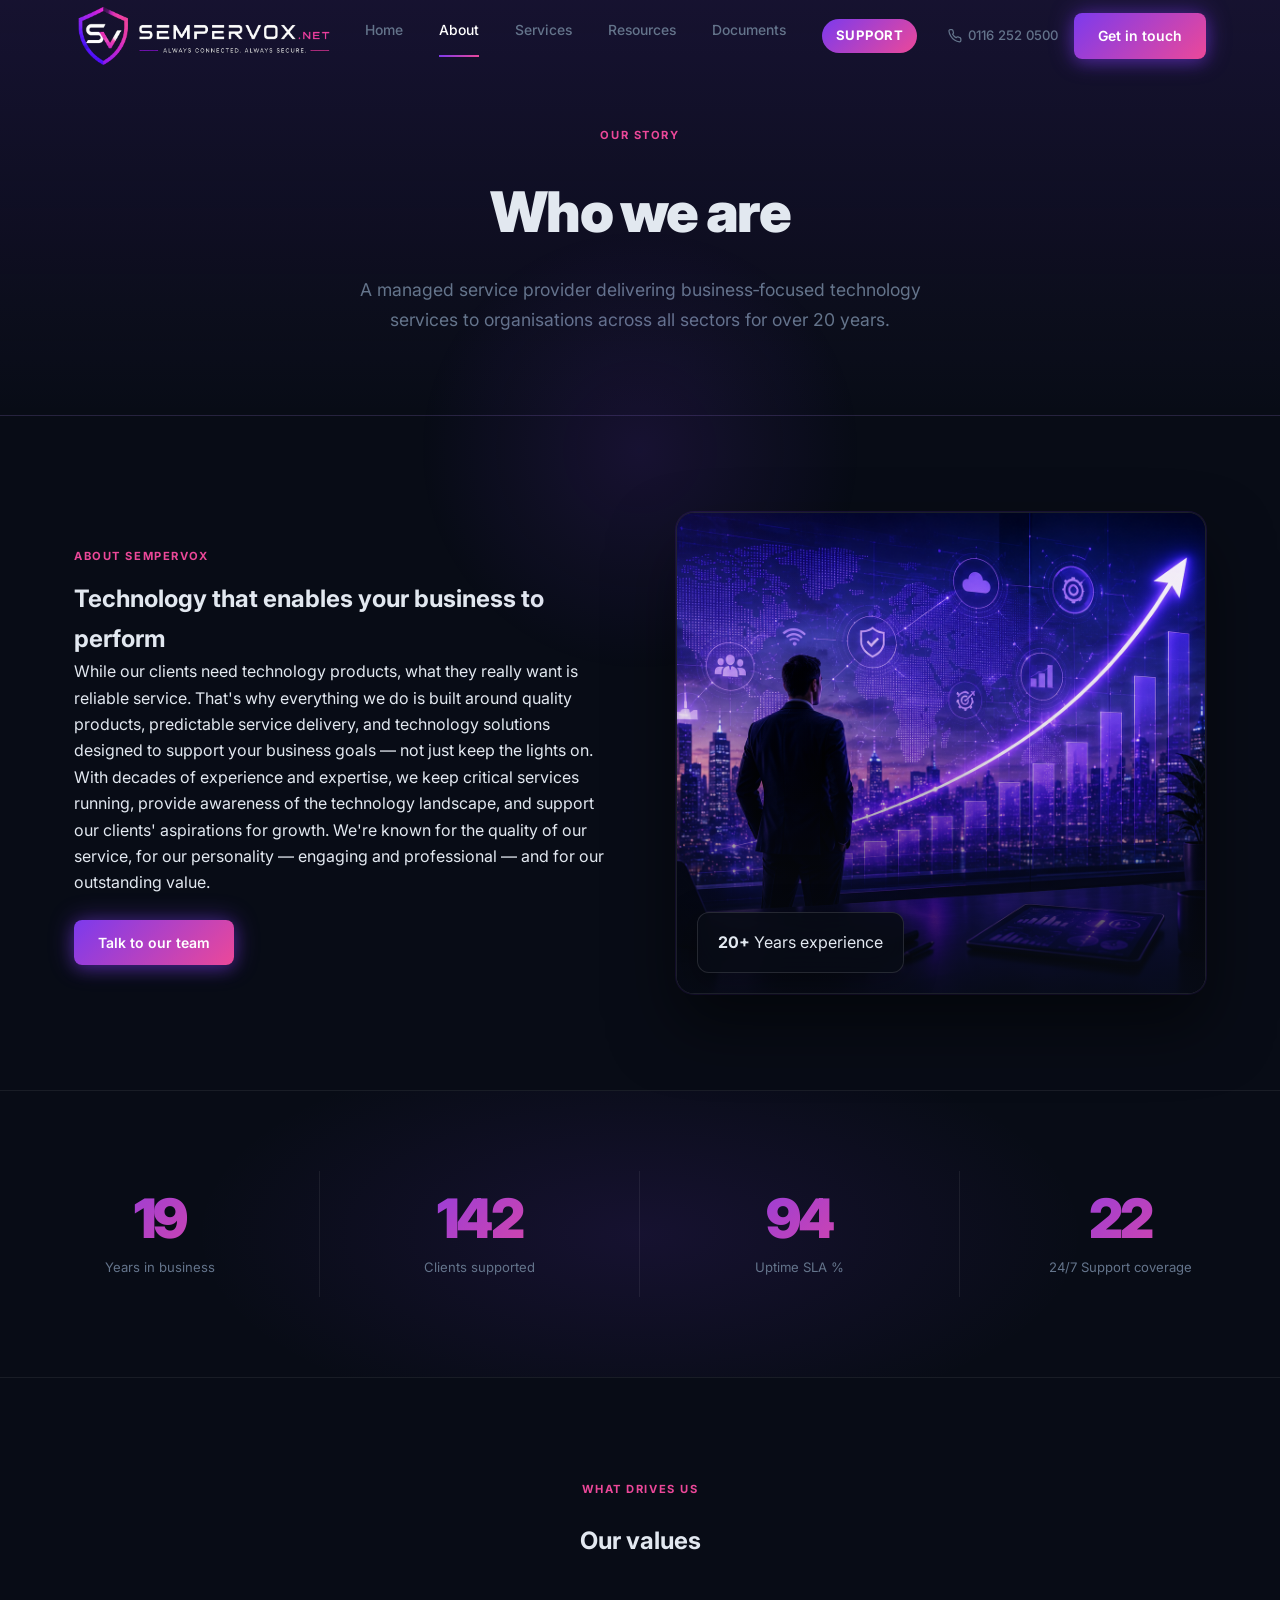
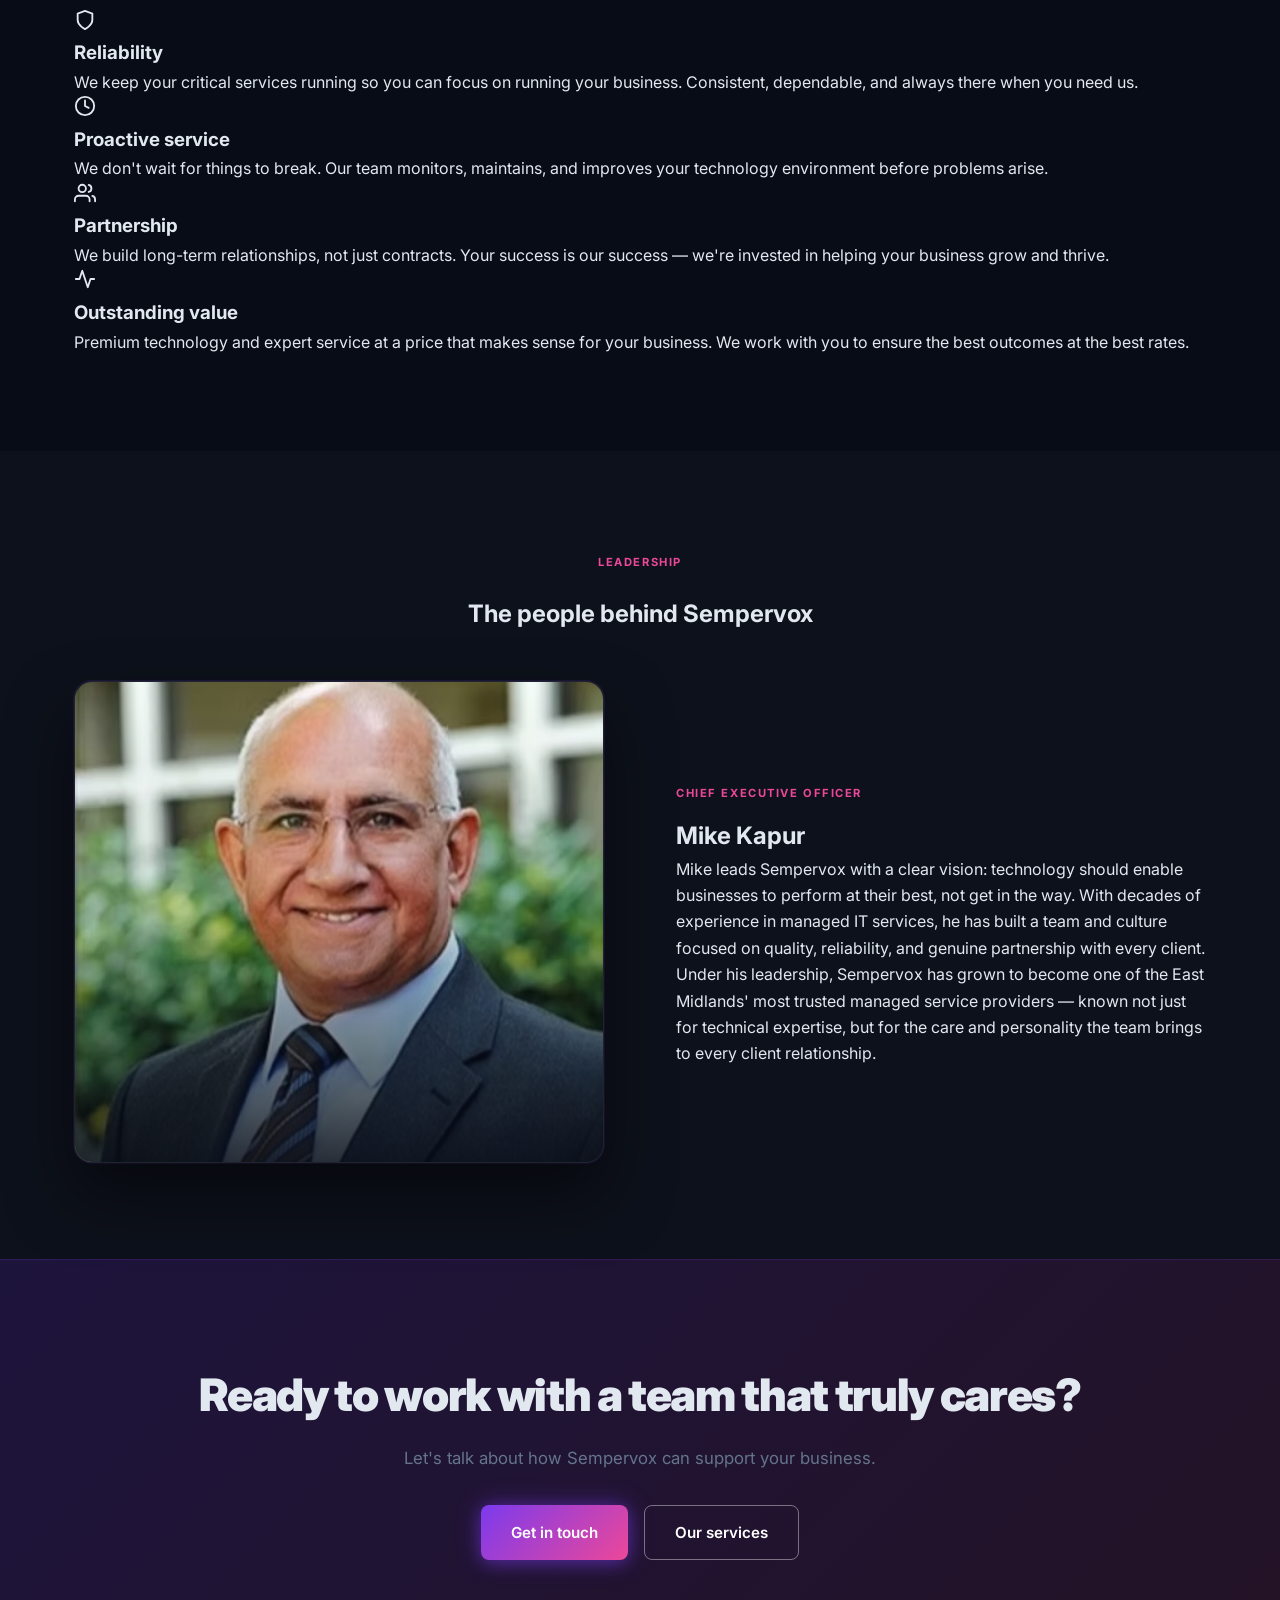
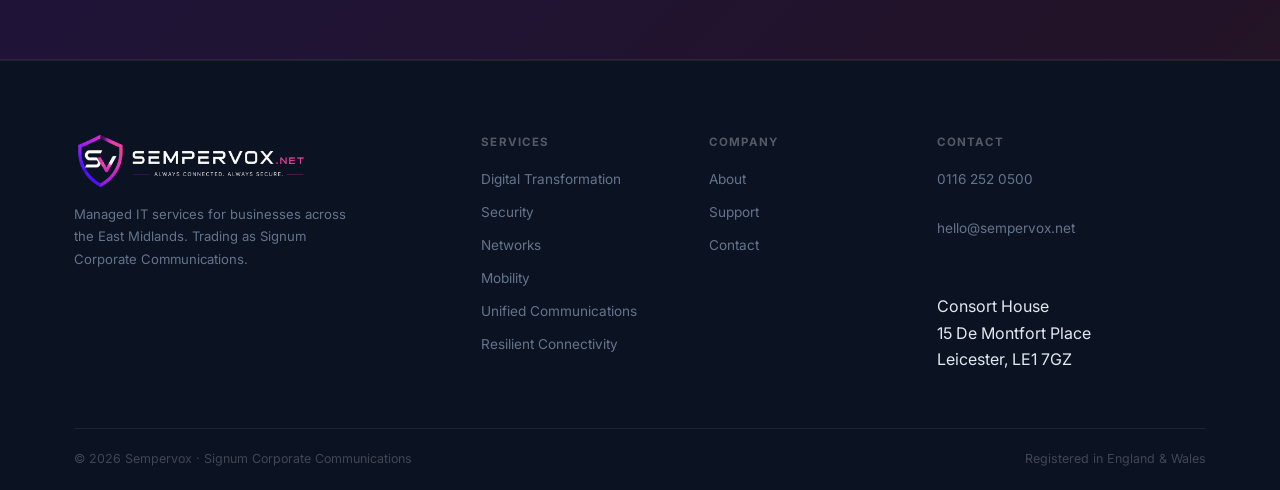
==== commit e40ed1a0: "Add resources page, 404 page, OG tags, cookie banner, carousel fixes and nav updates - New resources" ====
--- a/about.html
+++ b/about.html
@@ -5,6 +5,16 @@
 <meta name="viewport" content="width=device-width,initial-scale=1.0"/>
 <title>About Us — Sempervox · Managed IT Leicester</title>
 <meta name="description" content="Learn about Sempervox — over 20 years delivering managed IT services to businesses across the East Midlands. Quality, reliability, and outstanding value."/>
+<!-- Open Graph -->
+<meta property="og:type" content="website"/>
+<meta property="og:url" content="https://sempervox.net/about.html"/>
+<meta property="og:title" content="About Us — Sempervox · Managed IT Leicester"/>
+<meta property="og:description" content="Over 20 years delivering managed IT to East Midlands businesses. One partner, full stack, zero gaps."/>
+<meta property="og:image" content="https://sempervox.net/assets/og-image.png"/>
+<meta name="twitter:card" content="summary_large_image"/>
+<meta name="twitter:title" content="About Us — Sempervox · Managed IT Leicester"/>
+<meta name="twitter:description" content="Over 20 years delivering managed IT to East Midlands businesses."/>
+<meta name="twitter:image" content="https://sempervox.net/assets/og-image.png"/>
 <link rel="icon" href="assets/favicon.png"/>
 <link rel="preconnect" href="https://fonts.googleapis.com"/>
 <link rel="preconnect" href="https://fonts.gstatic.com" crossorigin/>
@@ -27,6 +37,7 @@
       <a href="index.html">Home</a>
       <a href="about.html" aria-current="page">About</a>
       <a href="services.html">Services</a>
+      <a href="resources.html">Resources</a>
       <a href="documents.html">Documents</a>
       <a href="https://sempsupport.powerappsportals.com/SignIn?ReturnUrl=%2F" target="_blank" rel="noopener" class="nav-support">Support</a>
     </nav>
@@ -46,6 +57,7 @@
       <a href="index.html">Home</a>
       <a href="about.html" aria-current="page">About</a>
       <a href="services.html">Services</a>
+      <a href="resources.html">Resources</a>
       <a href="documents.html">Documents</a>
       <a href="https://sempsupport.powerappsportals.com/SignIn?ReturnUrl=%2F" target="_blank" rel="noopener" class="nav-support">Support</a>
     </nav>
@@ -167,73 +179,6 @@
           <h2>Mike Kapur</h2>
           <p>Mike leads Sempervox with a clear vision: technology should enable businesses to perform at their best, not get in the way. With decades of experience in managed IT services, he has built a team and culture focused on quality, reliability, and genuine partnership with every client.</p>
           <p>Under his leadership, Sempervox has grown to become one of the East Midlands' most trusted managed service providers — known not just for technical expertise, but for the care and personality the team brings to every client relationship.</p>
-        </div>
-      </div>
-    </div>
-  </section>
-
-  <!-- TESTIMONIAL CAROUSEL -->
-  <section class="section about-testimonial-section">
-    <div class="container">
-      <div class="section-header fade-up">
-        <span class="label">What our clients say</span>
-        <h2>Trusted by businesses across the East Midlands</h2>
-      </div>
-      <div class="testimonial-carousel fade-up" style="--delay:.15s">
-        <div class="testimonial-track" id="testimonialTrack">
-
-          <div class="about-testimonial">
-            <div class="about-testimonial-quote-mark">"</div>
-            <div class="testimonial-stars" aria-label="5 stars">★★★★★</div>
-            <blockquote>I have worked with Sempervox for 13 years and the staff have always been friendly, accessible and knowledgeable. The team at Sempervox are fantastic in identifying our needs and ensuring we have the best technology at the best rates. They are proactive in their approach and always on hand when we need them.</blockquote>
-            <div class="about-testimonial-divider"></div>
-            <div class="about-testimonial-author">
-              <div class="about-testimonial-avatar">AB</div>
-              <div>
-                <strong>Aaron Bargewell</strong>
-                <span>Head of Finance and Operations, Giant Bicycles</span>
-              </div>
-            </div>
-          </div>
-
-          <div class="about-testimonial">
-            <div class="about-testimonial-quote-mark">"</div>
-            <div class="testimonial-stars" aria-label="5 stars">★★★★★</div>
-            <blockquote>Sempervox have been an integral part of our IT infrastructure for years. Their proactive approach means issues are resolved before we even notice them. Genuinely one of the best decisions we've made as a business.</blockquote>
-            <div class="about-testimonial-divider"></div>
-            <div class="about-testimonial-author">
-              <div class="about-testimonial-avatar">JM</div>
-              <div>
-                <strong>James Mitchell</strong>
-                <span>Operations Director, East Midlands Manufacturing</span>
-              </div>
-            </div>
-          </div>
-
-          <div class="about-testimonial">
-            <div class="about-testimonial-quote-mark">"</div>
-            <div class="testimonial-stars" aria-label="5 stars">★★★★★</div>
-            <blockquote>The team at Sempervox are professional, responsive, and genuinely care about our business. Switching to them was one of the best decisions we've made — our IT just works, and that's exactly what we need.</blockquote>
-            <div class="about-testimonial-divider"></div>
-            <div class="about-testimonial-author">
-              <div class="about-testimonial-avatar">SL</div>
-              <div>
-                <strong>Sarah Lewis</strong>
-                <span>Managing Director, Leicester Legal Group</span>
-              </div>
-            </div>
-          </div>
-
-        </div>
-
-        <div class="carousel-controls">
-          <button class="carousel-btn" id="carouselPrev" aria-label="Previous testimonial">
-            <svg width="20" height="20" viewBox="0 0 24 24" fill="none" stroke="currentColor" stroke-width="2.5" stroke-linecap="round" stroke-linejoin="round"><polyline points="15 18 9 12 15 6"/></svg>
-          </button>
-          <div class="carousel-dots" id="carouselDots"></div>
-          <button class="carousel-btn" id="carouselNext" aria-label="Next testimonial">
-            <svg width="20" height="20" viewBox="0 0 24 24" fill="none" stroke="currentColor" stroke-width="2.5" stroke-linecap="round" stroke-linejoin="round"><polyline points="9 18 15 12 9 6"/></svg>
-          </button>
         </div>
       </div>
     </div>
--- a/style.css
+++ b/style.css
@@ -39,6 +39,52 @@
   font-size: .85rem; font-weight: 600; z-index: 9999;
 }
 .skip-link:focus { top: 0; }
+
+/* ── Cookie banner ──────────────────────────────────────── */
+.cookie-banner {
+  position: fixed;
+  bottom: 24px;
+  left: 50%;
+  transform: translateX(-50%);
+  z-index: 9999;
+  width: calc(100% - 48px);
+  max-width: 640px;
+  background: rgba(18,22,36,.95);
+  border: 1px solid rgba(124,58,237,.35);
+  backdrop-filter: blur(20px);
+  border-radius: 16px;
+  padding: 20px 24px;
+  display: flex;
+  align-items: center;
+  gap: 20px;
+  flex-wrap: wrap;
+  box-shadow: 0 8px 40px rgba(0,0,0,.5);
+  transition: opacity .3s, transform .3s;
+}
+.cookie-banner.hidden {
+  opacity: 0;
+  pointer-events: none;
+  transform: translateX(-50%) translateY(16px);
+}
+.cookie-banner p {
+  flex: 1;
+  font-size: .85rem;
+  color: rgba(255,255,255,.7);
+  margin: 0;
+  min-width: 200px;
+}
+.cookie-banner p a { color: #a78bfa; text-decoration: underline; }
+.cookie-actions { display: flex; gap: 10px; align-items: center; flex-shrink: 0; }
+.cookie-decline {
+  background: none;
+  border: none;
+  color: rgba(255,255,255,.4);
+  font-size: .82rem;
+  cursor: pointer;
+  padding: 4px 8px;
+  transition: color .2s;
+}
+.cookie-decline:hover { color: rgba(255,255,255,.8); }
 
 /* ── Cursor glow ────────────────────────────────────────── */
 .cursor-glow {
@@ -964,29 +1010,46 @@
 /* ======================================================
    PARTNERS
    ====================================================== */
-.partners-title {
-  font-size: .7rem;
-  font-weight: 700;
-  letter-spacing: .12em;
-  text-transform: uppercase;
-  color: var(--muted);
+.partners-grid {
+  display: grid;
+  grid-template-columns: repeat(3, 1fr);
+  gap: 20px;
+  margin-top: 48px;
+}
+.partner-card {
+  display: flex;
+  flex-direction: column;
+  align-items: center;
+  justify-content: center;
+  gap: 16px;
+  padding: 36px 24px;
+  background: rgba(255,255,255,.03);
+  border: 1px solid rgba(255,255,255,.07);
+  border-radius: 16px;
+  transition: border-color .25s, background .25s, transform .25s;
+}
+.partner-card:hover {
+  border-color: rgba(124,58,237,.4);
+  background: rgba(124,58,237,.07);
+  transform: translateY(-4px);
+}
+.partner-card img {
+  height: 52px;
+  width: auto;
+  max-width: 160px;
+  object-fit: contain;
+  filter: grayscale(1) brightness(2);
+  transition: filter .25s;
+}
+.partner-card:hover img { filter: grayscale(0) brightness(1); }
+.partner-card span {
+  font-size: .82rem;
+  font-weight: 600;
+  color: rgba(255,255,255,.45);
   text-align: center;
-  margin-bottom: 24px;
-}
-.partners-row { display: flex; flex-wrap: wrap; gap: 10px; justify-content: center; }
-.partner-badge {
-  display: inline-flex;
-  align-items: center;
-  padding: 8px 18px;
-  background: rgba(255,255,255,.04);
-  border: 1px solid rgba(255,255,255,.08);
-  border-radius: 100px;
-  font-size: .78rem;
-  font-weight: 500;
-  color: var(--muted);
-  white-space: nowrap;
-  transition: border-color .2s, color .2s, box-shadow .2s, background .2s;
-}
+  transition: color .25s;
+}
+.partner-card:hover span { color: rgba(255,255,255,.85); }
 .partner-badge:hover {
   border-color: rgba(124,58,237,.5);
   color: #fff;
@@ -997,6 +1060,172 @@
 /* ======================================================
    CTA — animated shifting gradient
    ====================================================== */
+/* ── Testimonial carousel ───────────────────────────────── */
+.testimonial-carousel { position: relative; margin-top: 40px; }
+.testimonial-track { position: relative; }
+.testimonial-carousel-wrap { position: relative; }
+.about-testimonial {
+  background: rgba(255,255,255,.03);
+  border: 1px solid rgba(255,255,255,.07);
+  border-radius: 20px;
+  padding: 48px;
+  box-sizing: border-box;
+}
+.testimonial-track .about-testimonial {
+  display: none;
+}
+.testimonial-track .about-testimonial.active {
+  display: block;
+  animation: fadeInSlide .4s ease;
+}
+@keyframes fadeInSlide {
+  from { opacity: 0; transform: translateY(10px); }
+  to   { opacity: 1; transform: translateY(0); }
+}
+.about-testimonial-quote-mark {
+  font-size: 5rem;
+  line-height: .8;
+  background: var(--gradient);
+  -webkit-background-clip: text;
+  -webkit-text-fill-color: transparent;
+  background-clip: text;
+  font-family: Georgia, serif;
+  margin-bottom: 12px;
+}
+.testimonial-stars { color: #f59e0b; font-size: 1.1rem; letter-spacing: 2px; margin-bottom: 20px; }
+.about-testimonial blockquote {
+  font-size: 1.08rem;
+  line-height: 1.75;
+  color: rgba(255,255,255,.85);
+  font-style: italic;
+  margin: 0 0 28px;
+  border: none;
+  padding: 0;
+}
+.about-testimonial-divider {
+  height: 1px;
+  background: rgba(255,255,255,.08);
+  margin-bottom: 24px;
+}
+.about-testimonial-author {
+  display: flex;
+  align-items: center;
+  gap: 14px;
+}
+.about-testimonial-author strong {
+  display: block;
+  font-size: .95rem;
+  color: #fff;
+}
+.about-testimonial-author span {
+  font-size: .82rem;
+  color: var(--muted);
+}
+.carousel-controls {
+  display: flex;
+  align-items: center;
+  justify-content: center;
+  gap: 16px;
+  margin-top: 28px;
+}
+.carousel-btn {
+  width: 40px; height: 40px;
+  border-radius: 50%;
+  border: 1px solid rgba(255,255,255,.12);
+  background: rgba(255,255,255,.05);
+  color: #fff;
+  cursor: pointer;
+  display: flex;
+  align-items: center;
+  justify-content: center;
+  transition: border-color .2s, background .2s;
+}
+.carousel-btn:hover { border-color: rgba(124,58,237,.6); background: rgba(124,58,237,.15); }
+.carousel-dots { display: flex; gap: 8px; }
+.carousel-dot {
+  width: 8px; height: 8px;
+  border-radius: 50%;
+  border: none;
+  background: rgba(255,255,255,.2);
+  cursor: pointer;
+  transition: background .2s, transform .2s;
+  padding: 0;
+}
+.carousel-dot.active { background: var(--primary); transform: scale(1.3); }
+
+/* ── 404 page ───────────────────────────────────────────── */
+.not-found-section {
+  position: relative;
+  overflow: hidden;
+  min-height: 100vh;
+  display: flex;
+  align-items: center;
+  justify-content: center;
+  text-align: center;
+}
+.not-found-orb--1 {
+  position: absolute;
+  width: 500px; height: 500px;
+  border-radius: 50%;
+  background: radial-gradient(circle, rgba(124,58,237,.25) 0%, transparent 70%);
+  top: -100px; left: -100px;
+  pointer-events: none;
+}
+.not-found-orb--2 {
+  position: absolute;
+  width: 400px; height: 400px;
+  border-radius: 50%;
+  background: radial-gradient(circle, rgba(236,72,153,.2) 0%, transparent 70%);
+  bottom: -80px; right: -80px;
+  pointer-events: none;
+}
+.not-found-inner {
+  position: relative;
+  z-index: 1;
+  padding: 120px 24px 80px;
+}
+.not-found-code {
+  font-size: clamp(6rem, 18vw, 12rem);
+  font-weight: 900;
+  line-height: 1;
+  background: var(--gradient);
+  -webkit-background-clip: text;
+  -webkit-text-fill-color: transparent;
+  background-clip: text;
+  margin-bottom: 16px;
+  letter-spacing: -.04em;
+}
+.not-found-inner h1 {
+  font-size: clamp(1.8rem, 4vw, 2.8rem);
+  font-weight: 800;
+  margin-bottom: 16px;
+}
+.not-found-inner p {
+  color: var(--muted);
+  font-size: 1.05rem;
+  max-width: 480px;
+  margin: 0 auto 36px;
+  line-height: 1.7;
+}
+.not-found-actions {
+  display: flex;
+  gap: 14px;
+  justify-content: center;
+  flex-wrap: wrap;
+  margin-bottom: 40px;
+}
+.not-found-links {
+  display: flex;
+  align-items: center;
+  gap: 16px;
+  justify-content: center;
+  font-size: .85rem;
+  flex-wrap: wrap;
+}
+.not-found-links span { color: var(--muted); }
+.not-found-links a { color: rgba(255,255,255,.6); transition: color .2s; }
+.not-found-links a:hover { color: #fff; }
+
 .cta-gradient-section {
   position: relative;
   overflow: hidden;
@@ -1078,6 +1307,7 @@
    RESPONSIVE — 640px
    ====================================================== */
 @media (max-width: 640px) {
+  .partners-grid { grid-template-columns: repeat(2, 1fr); gap: 12px; }
   .section { padding: 64px 0; }
   .cursor-glow { display: none; }
   .nav { grid-template-columns: 1fr auto; }
@@ -1148,6 +1378,14 @@
   justify-content: center;
   gap: 14px;
 }
+.testimonial-photo {
+  width: 52px;
+  height: 52px;
+  border-radius: 50%;
+  object-fit: cover;
+  flex-shrink: 0;
+  border: 2px solid rgba(124,58,237,.4);
+}
 .about-testimonial-avatar {
   width: 48px; height: 48px;
   border-radius: 50%;
@@ -1257,6 +1495,59 @@
   font-size: .9rem;
 }
 .docs-note a { color: #a855f7; font-weight: 600; }
+
+/* ── Resources page ─────────────────────────────────────── */
+.resources-grid {
+  display: grid;
+  grid-template-columns: repeat(3, 1fr);
+  gap: 24px;
+  margin-top: 48px;
+}
+.resource-card {
+  display: flex;
+  flex-direction: column;
+  gap: 16px;
+  padding: 36px 32px;
+  background: rgba(255,255,255,.03);
+  border: 1px solid rgba(255,255,255,.07);
+  border-radius: 20px;
+  transition: border-color .25s, background .25s, transform .25s;
+  text-decoration: none;
+  color: inherit;
+}
+.resource-card:hover {
+  border-color: rgba(124,58,237,.45);
+  background: rgba(124,58,237,.07);
+  transform: translateY(-4px);
+}
+.resource-card-icon {
+  width: 56px; height: 56px;
+  border-radius: 14px;
+  background: rgba(124,58,237,.15);
+  border: 1px solid rgba(124,58,237,.25);
+  display: flex;
+  align-items: center;
+  justify-content: center;
+  color: #a78bfa;
+  flex-shrink: 0;
+}
+.resource-card-body { flex: 1; }
+.resource-card-body h3 { font-size: 1.1rem; margin-bottom: 8px; color: #fff; }
+.resource-card-body p { font-size: .88rem; color: var(--muted); line-height: 1.65; }
+.resource-card-action {
+  display: flex;
+  align-items: center;
+  gap: 8px;
+  font-size: .82rem;
+  font-weight: 600;
+  color: #a78bfa;
+  margin-top: 8px;
+  transition: gap .2s;
+}
+.resource-card:hover .resource-card-action { gap: 12px; }
+@media (max-width: 860px) {
+  .resources-grid { grid-template-columns: 1fr; }
+}
 .docs-note a:hover { color: #fff; }
 
 /* ── Contact page ────────────────────────────────────────── */
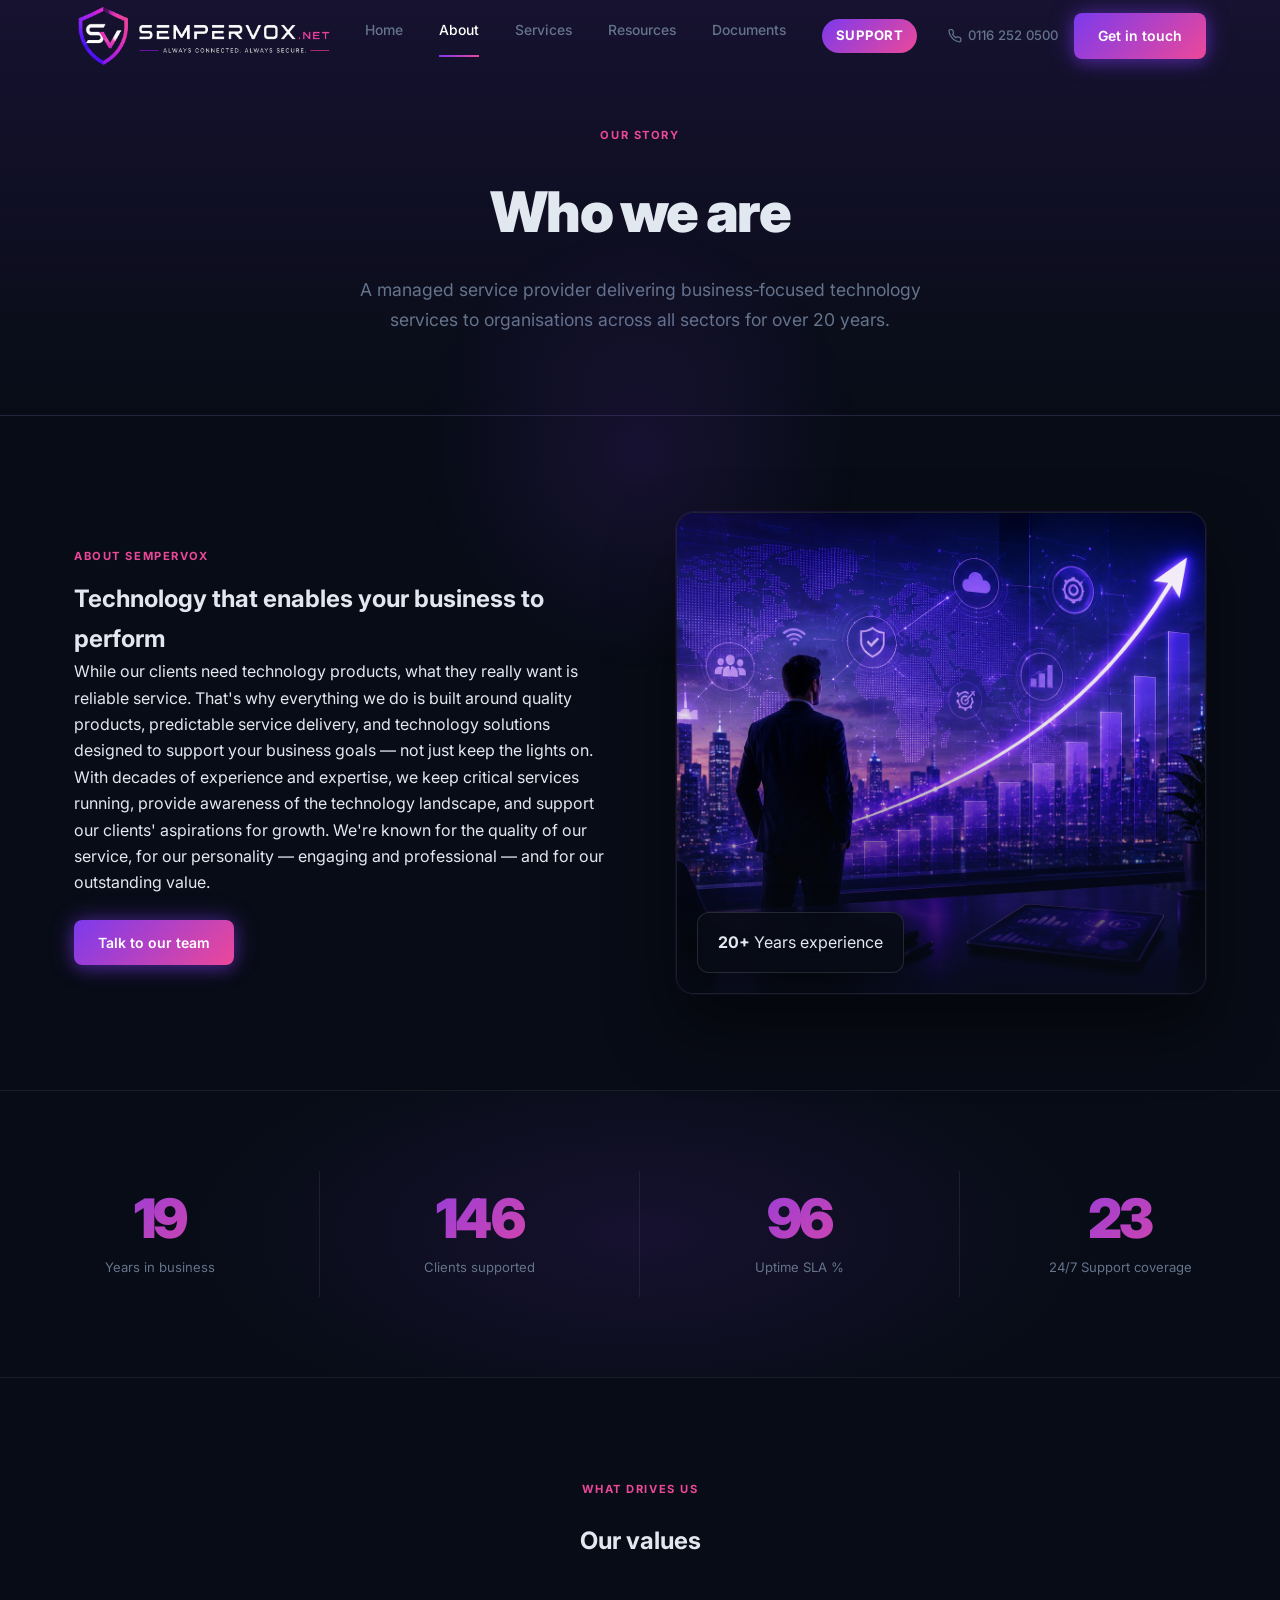
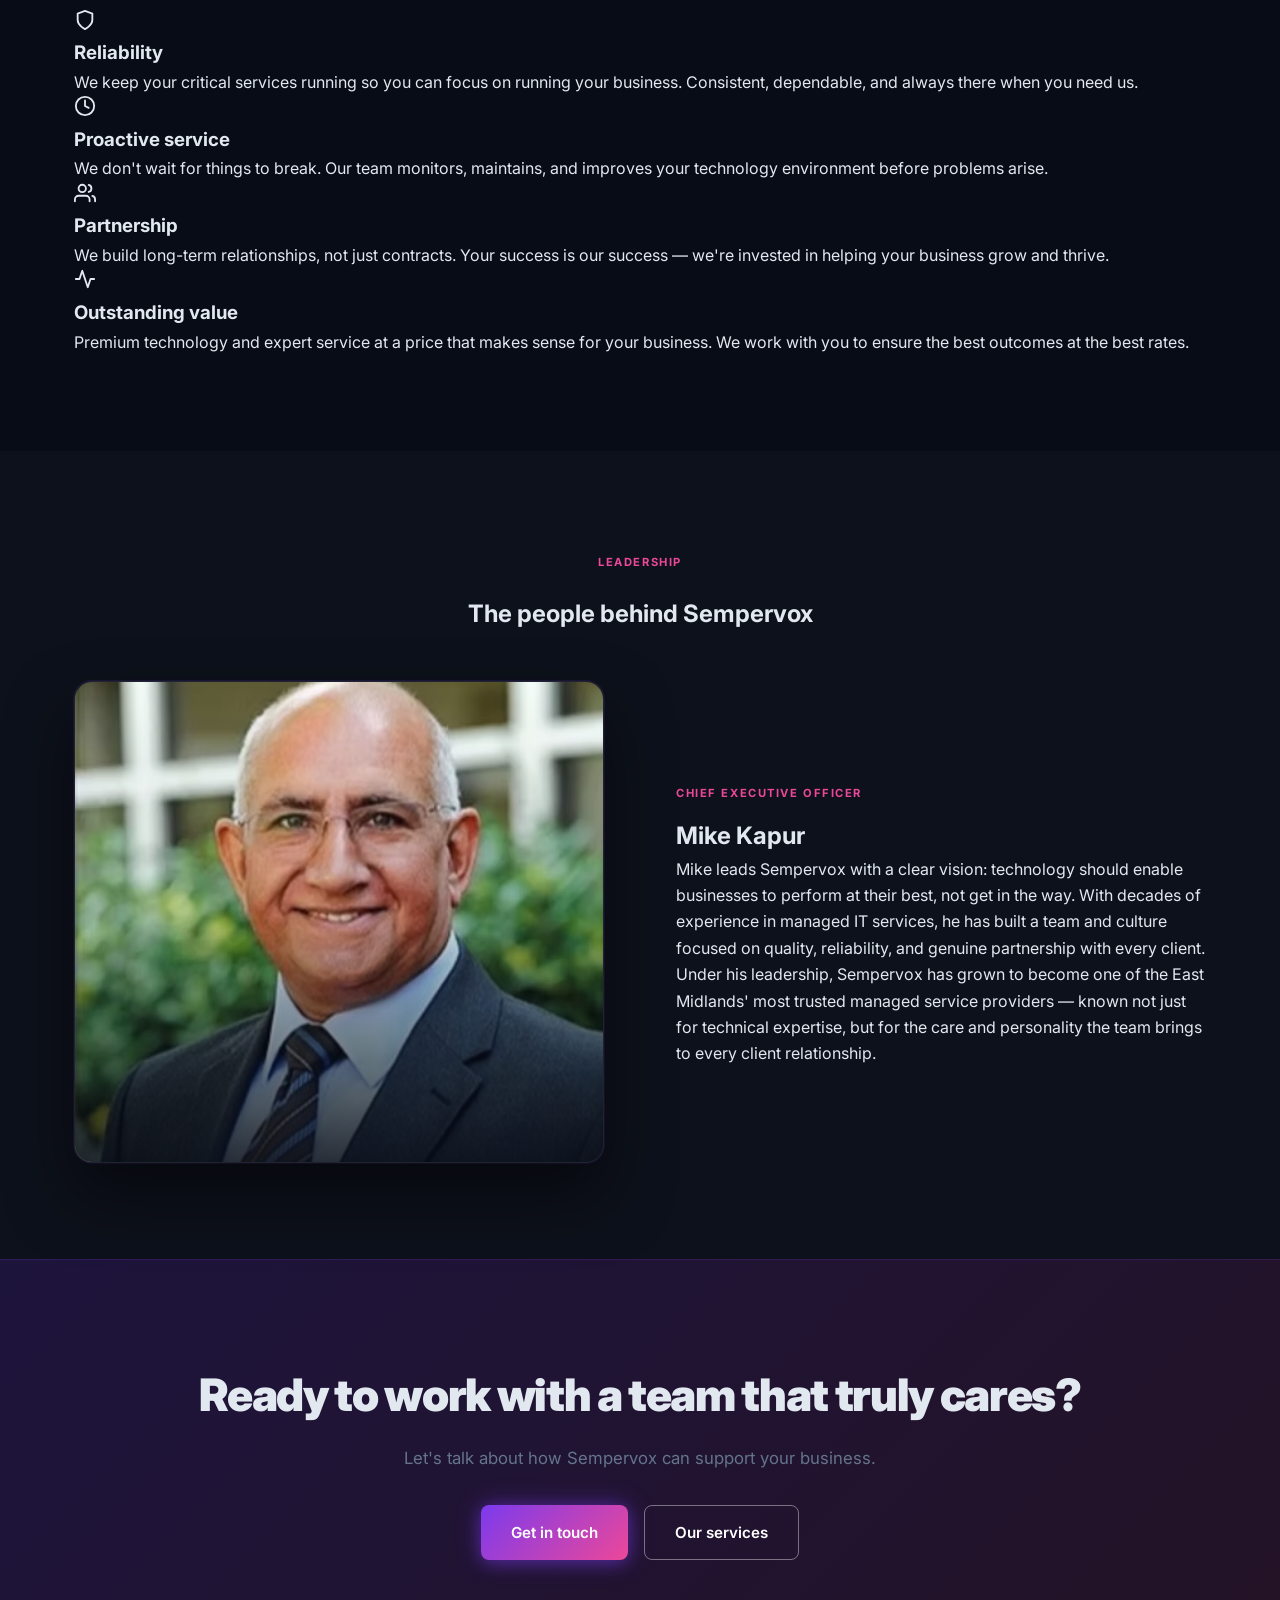
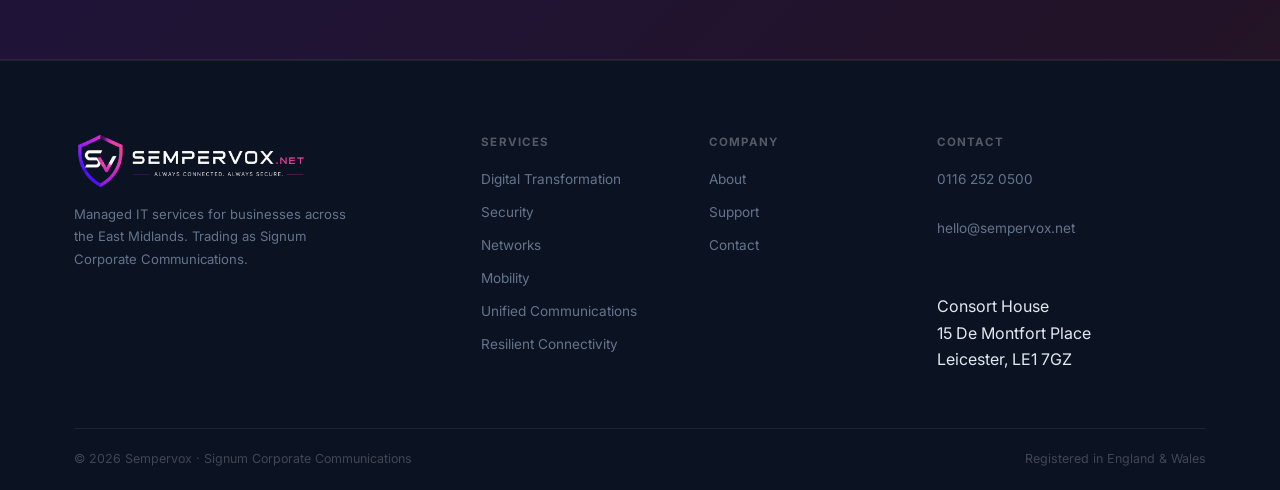
==== commit ae757f94: "Add main.js version buster to all pages to fix caching Co-Authored-By: Claude Sonnet 4.6 <noreply@an" ====
--- a/about.html
+++ b/about.html
@@ -243,7 +243,7 @@
   </div>
 </footer>
 
-<script src="main.js"></script>
+<script src="main.js?v=2"></script>
 <script>
 (function() {
   var slides = document.querySelectorAll('.testimonial-track .about-testimonial');
